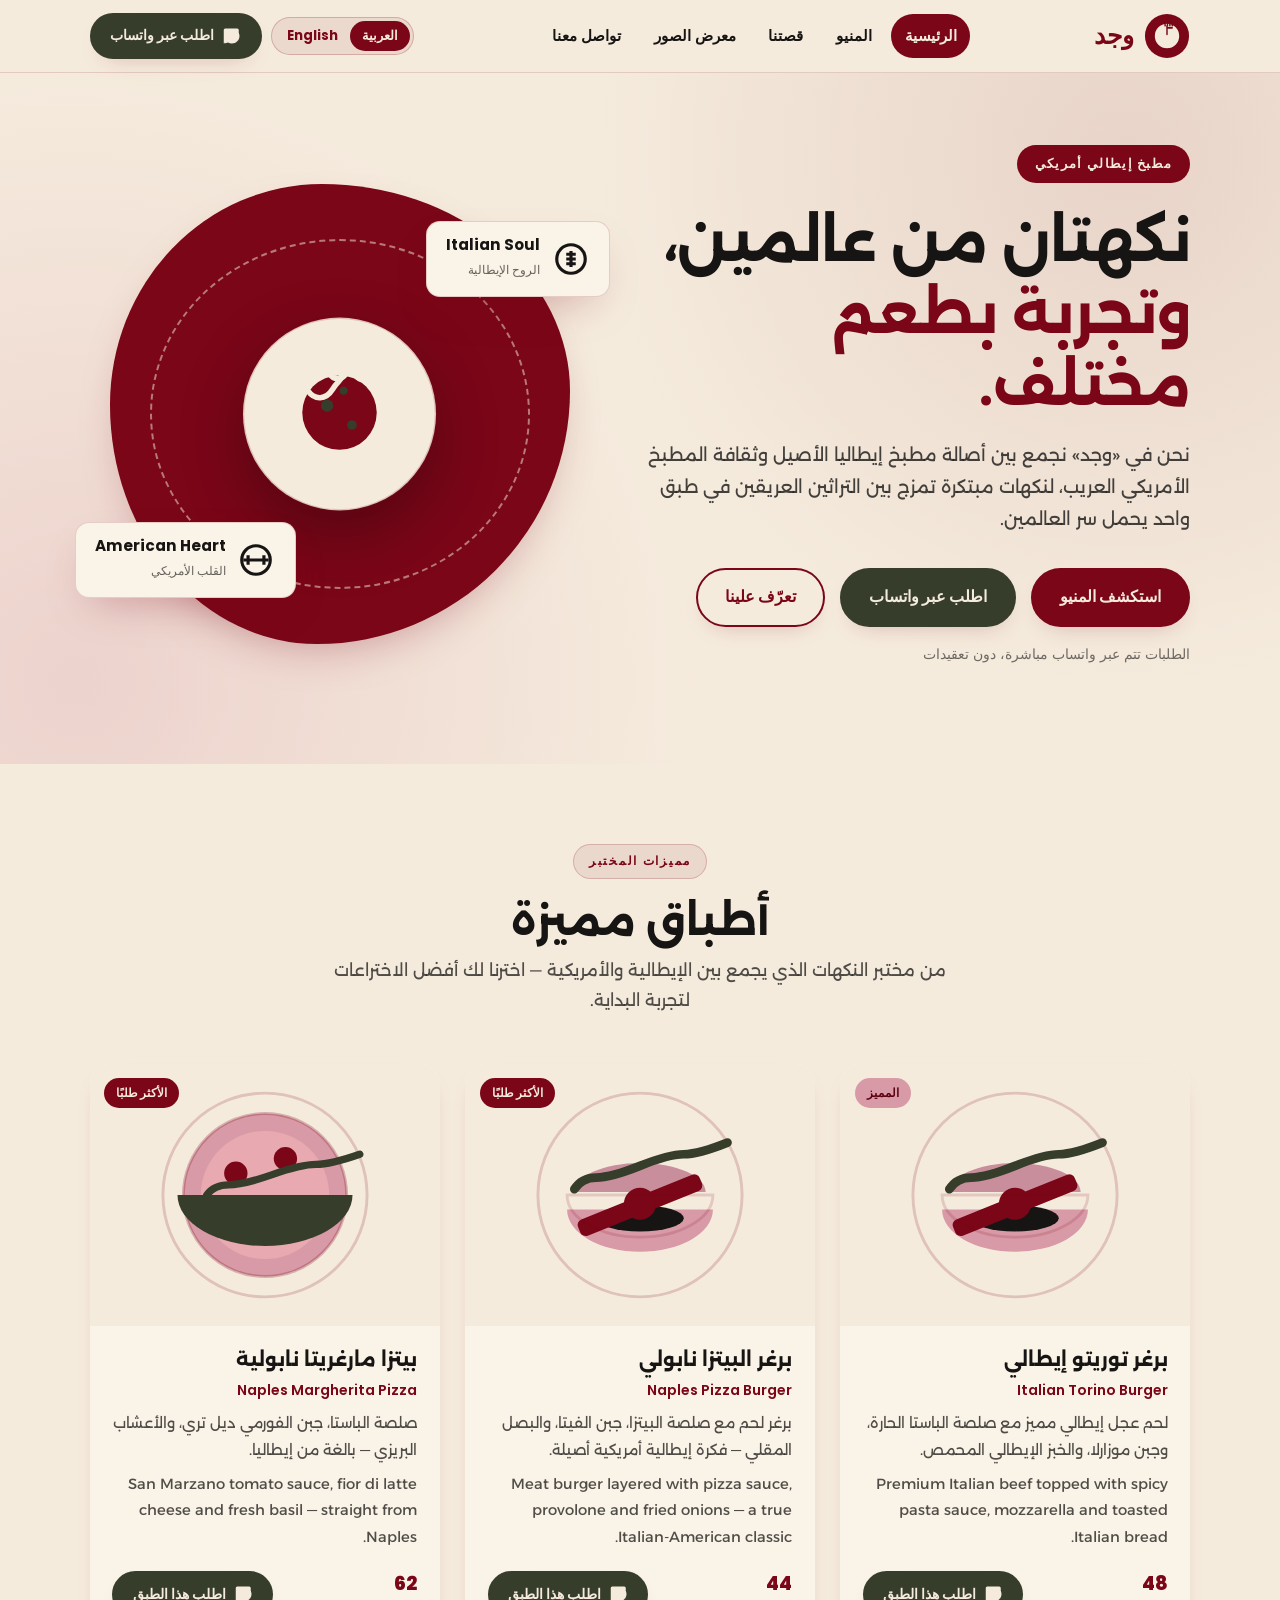
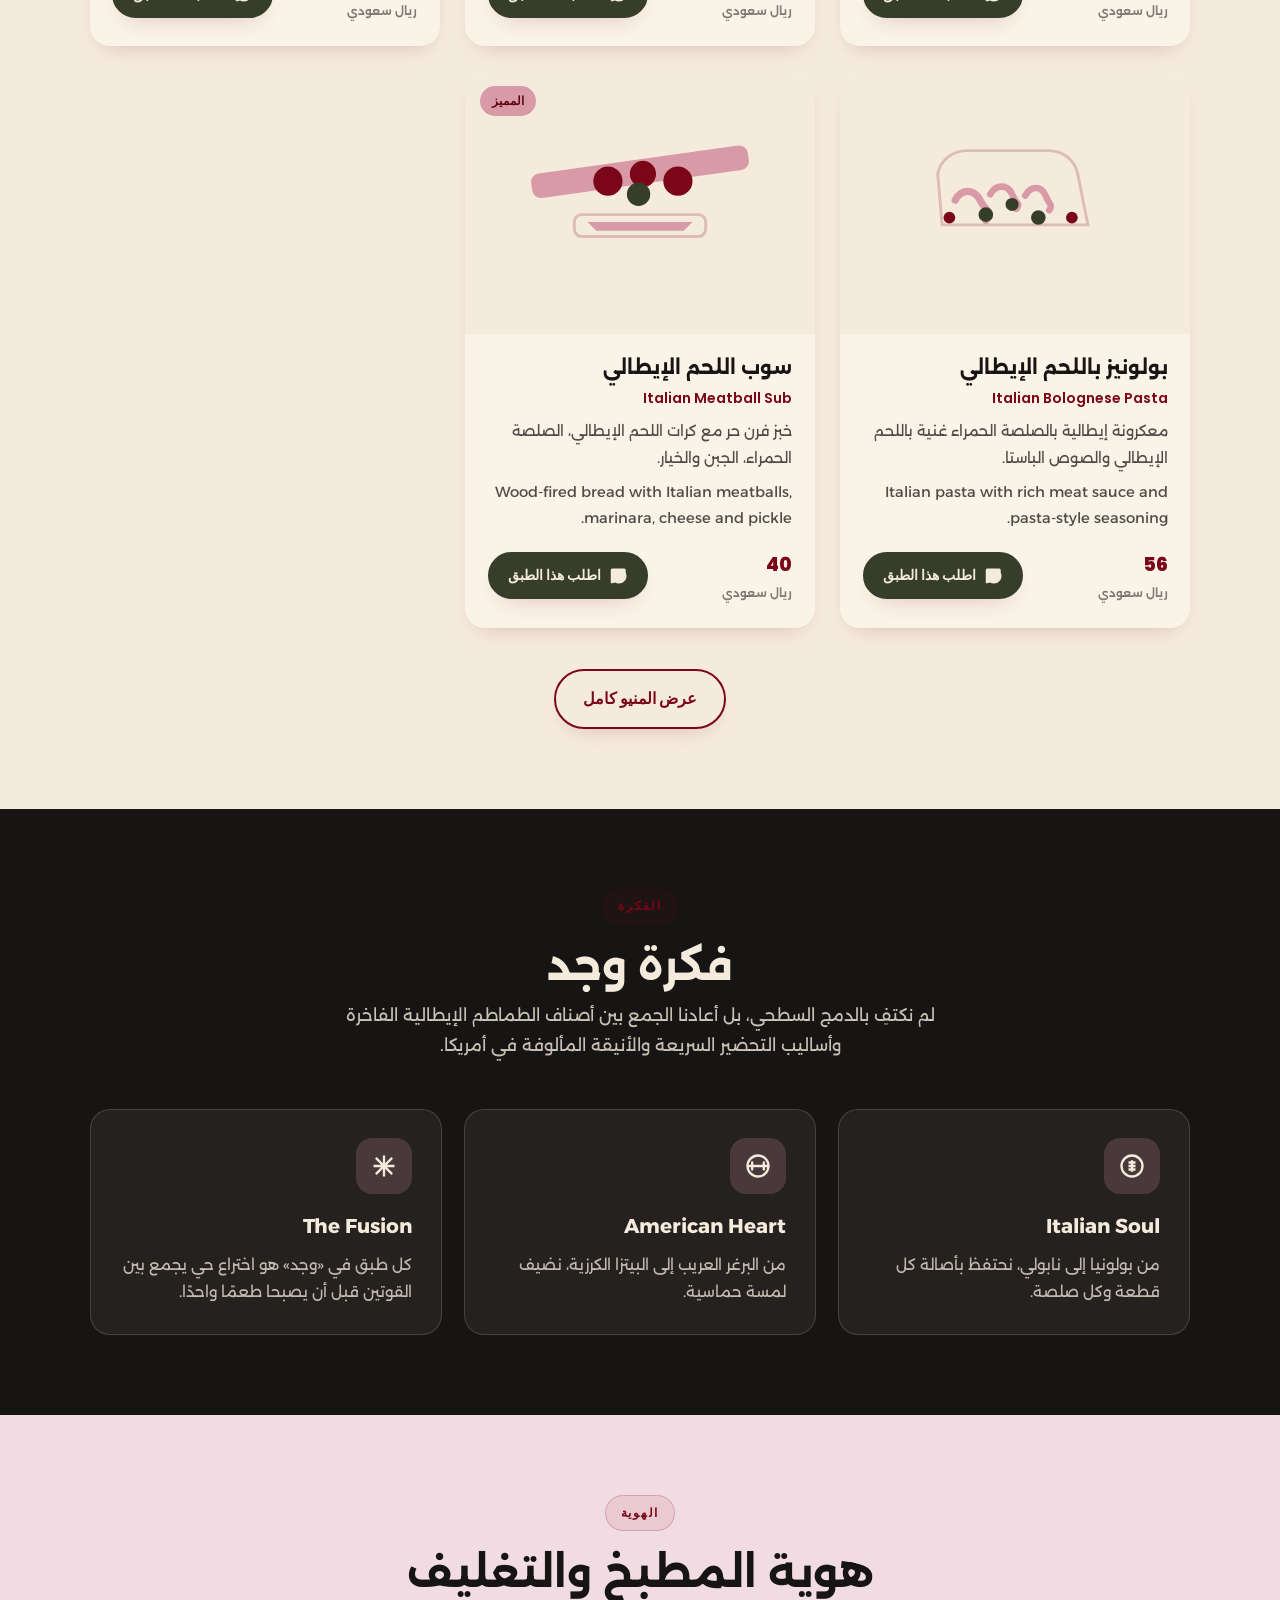
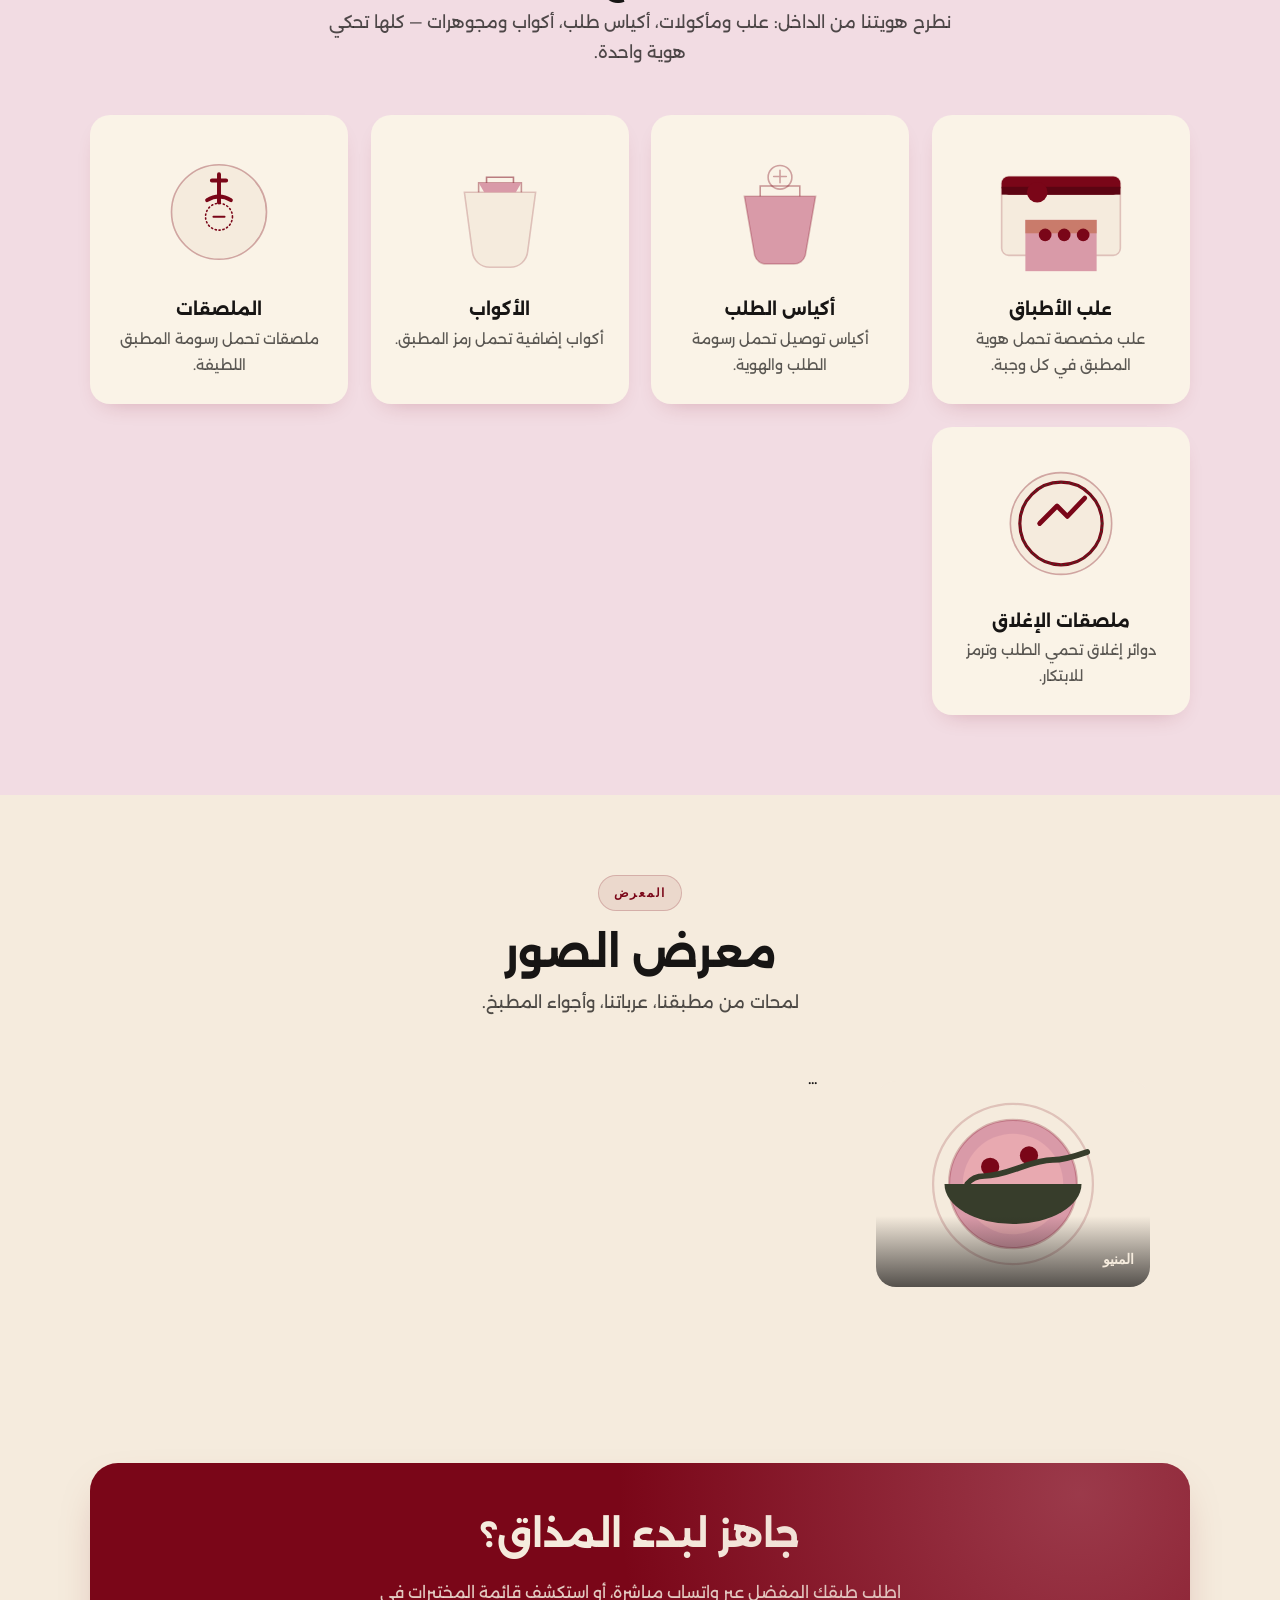
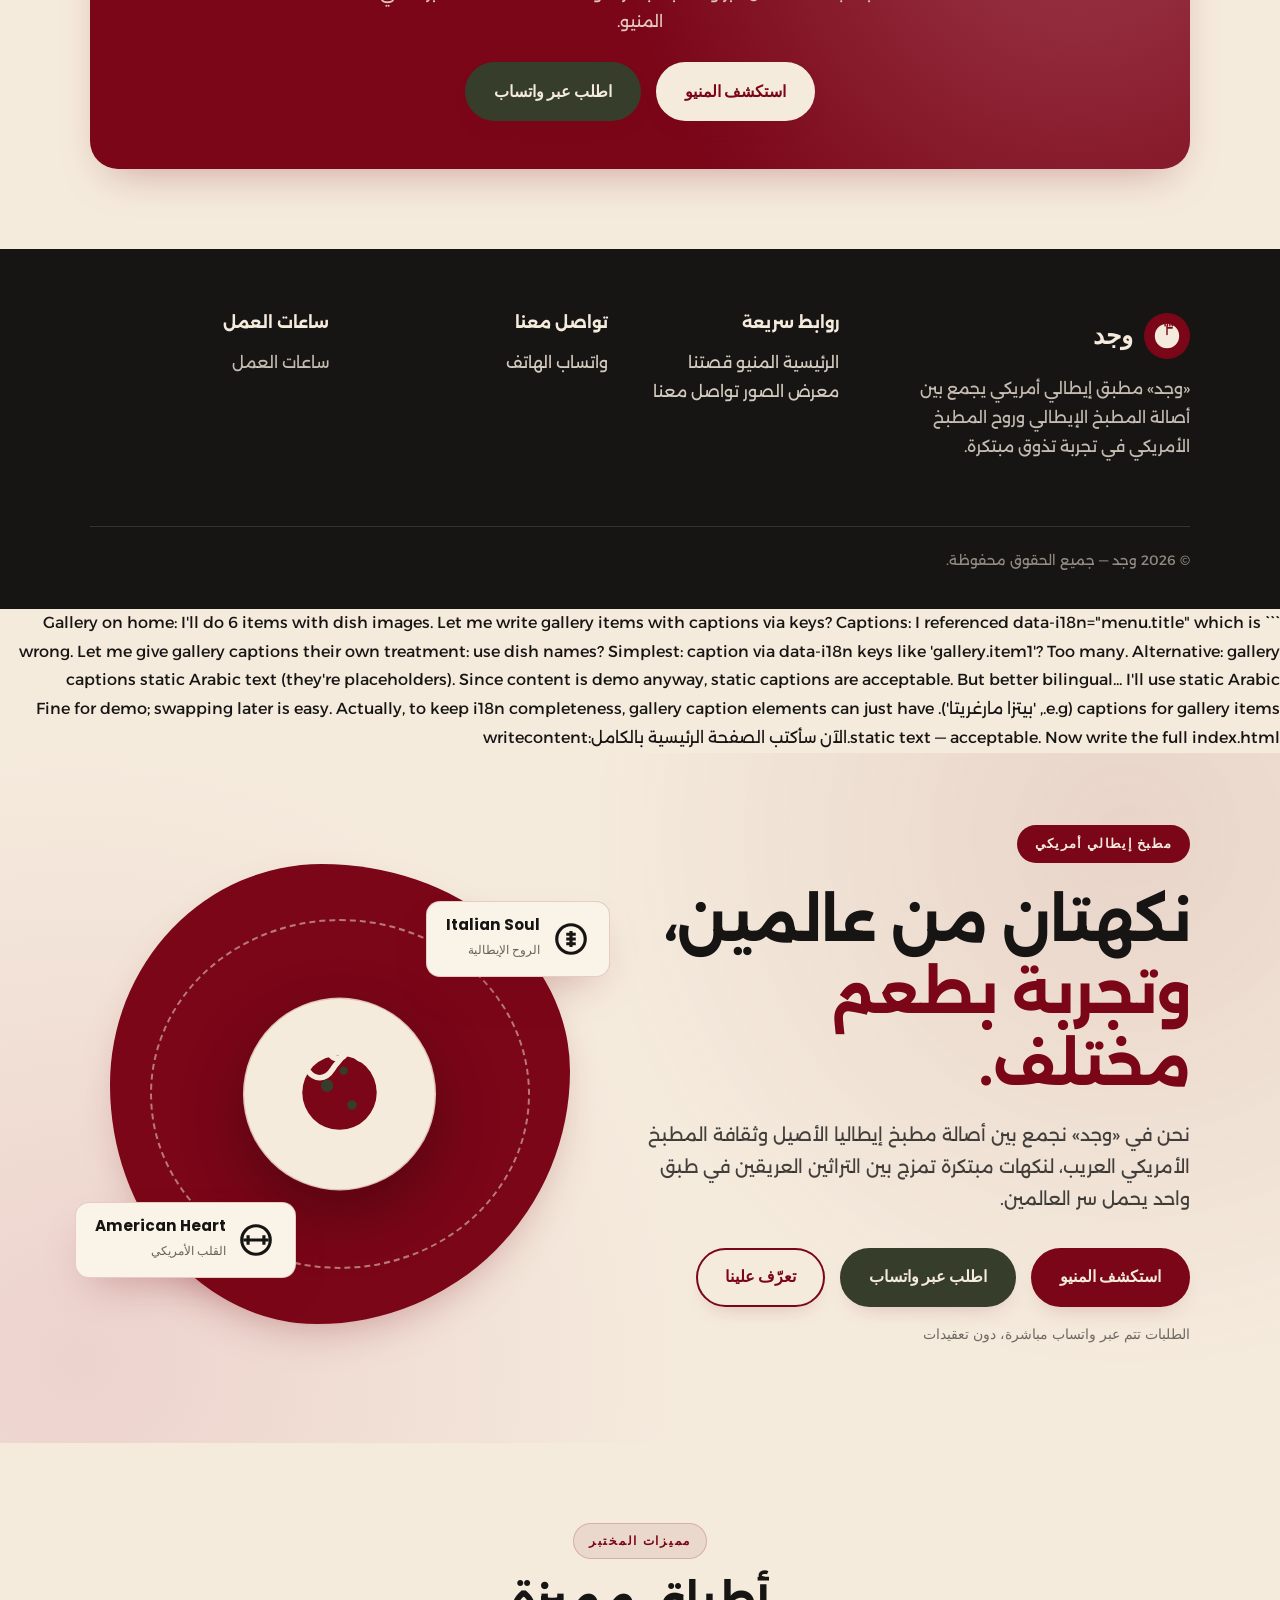
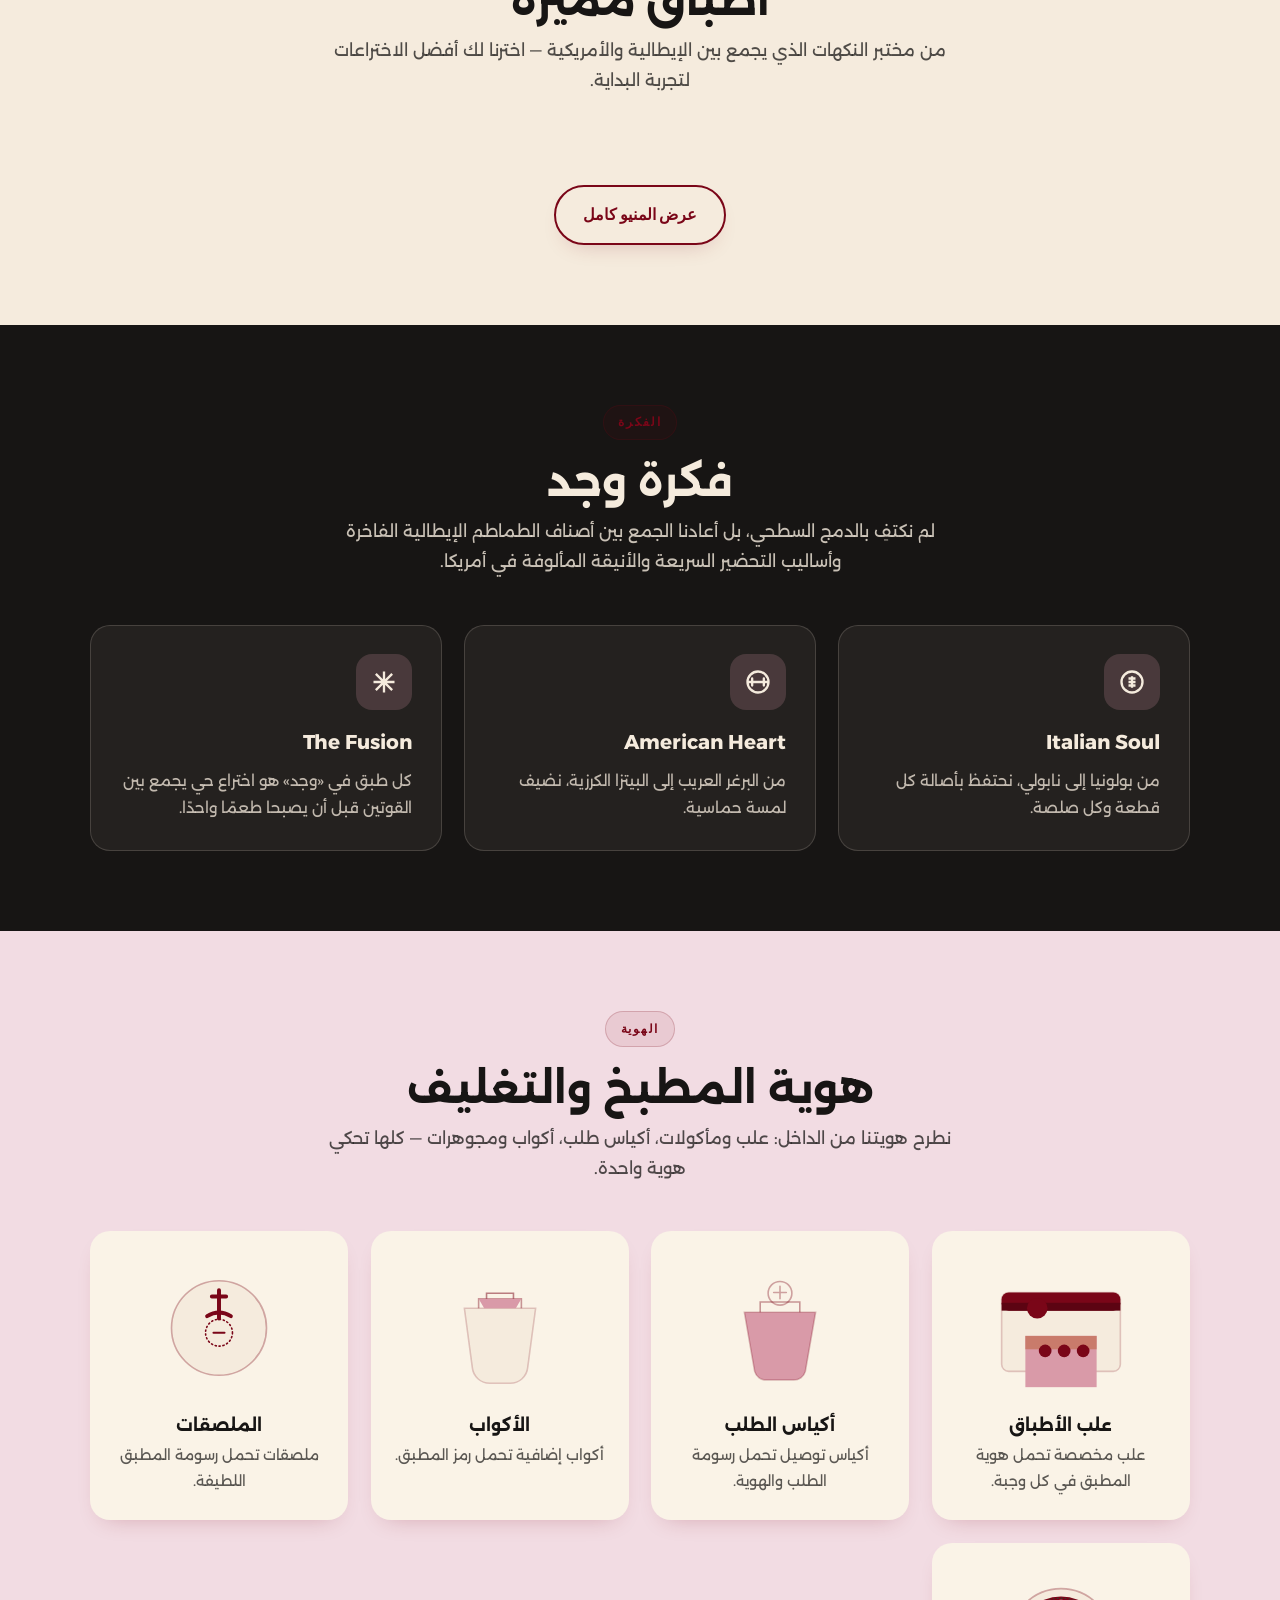
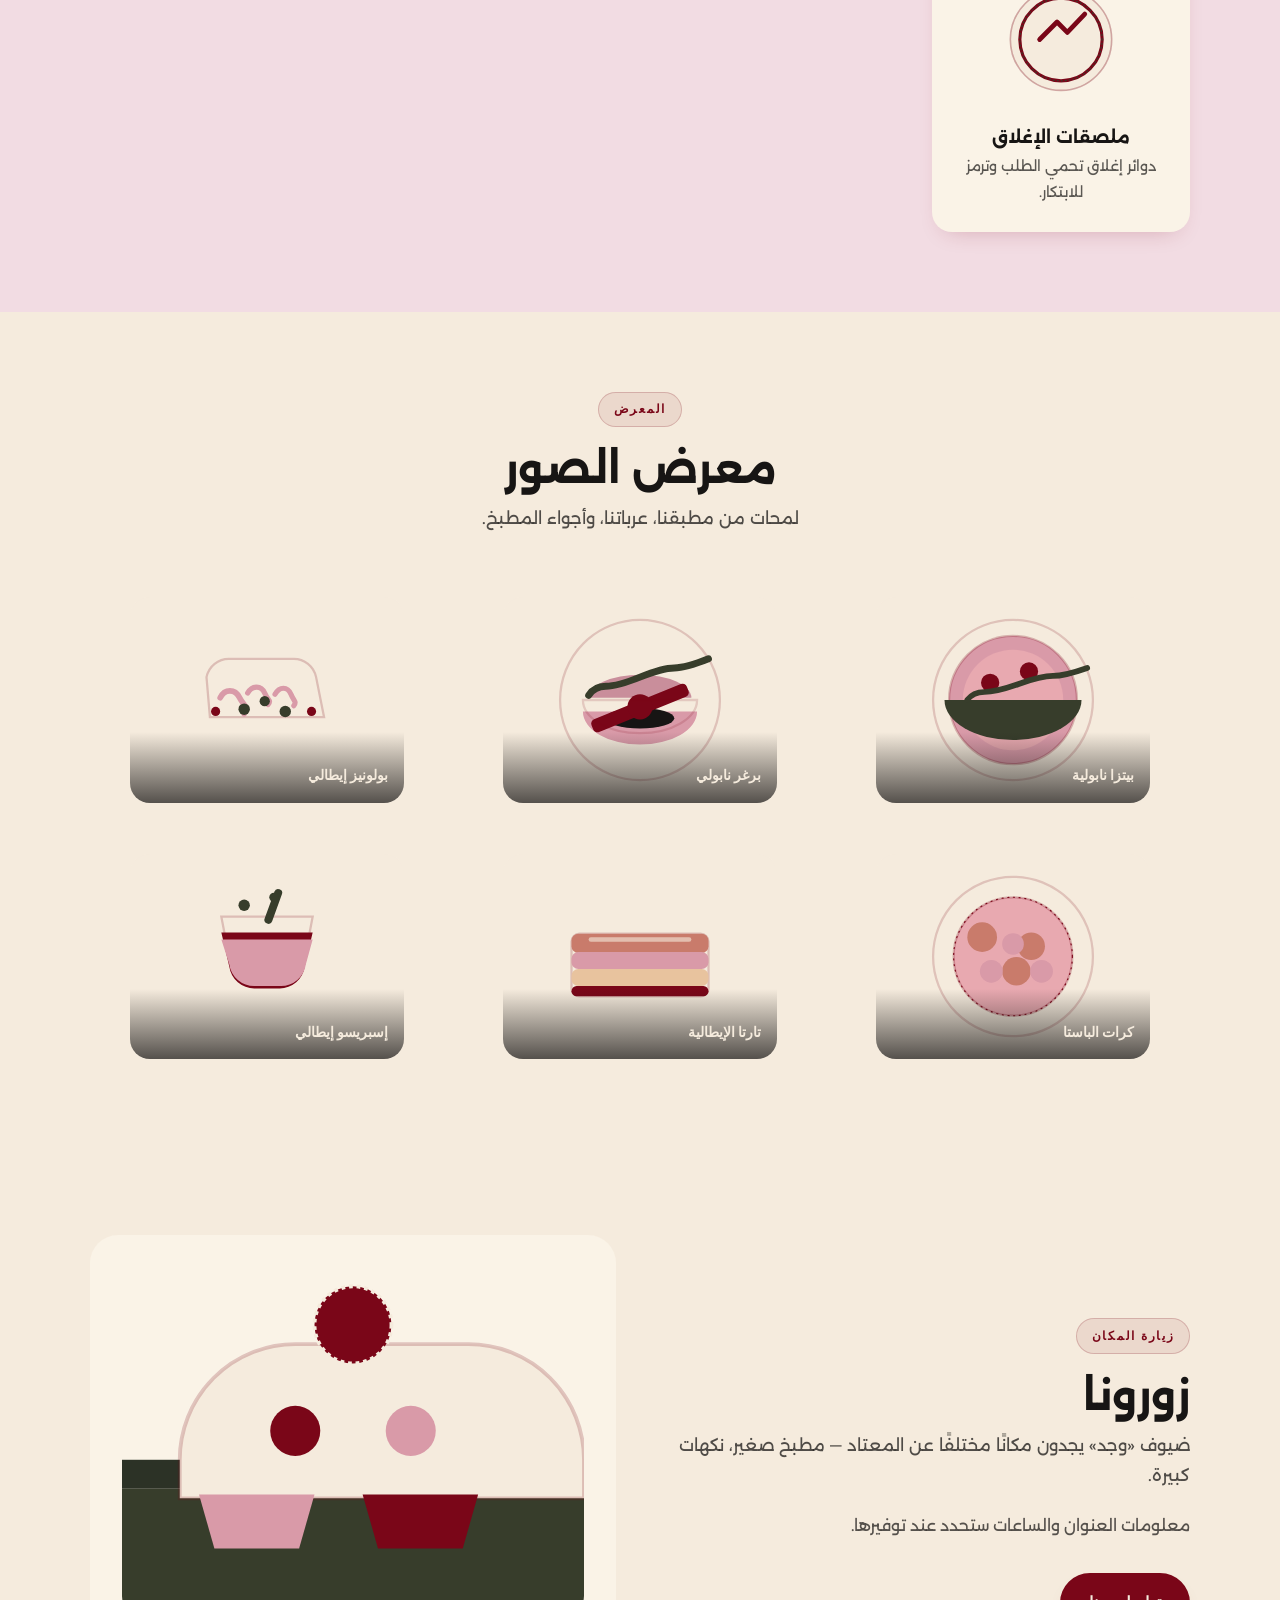
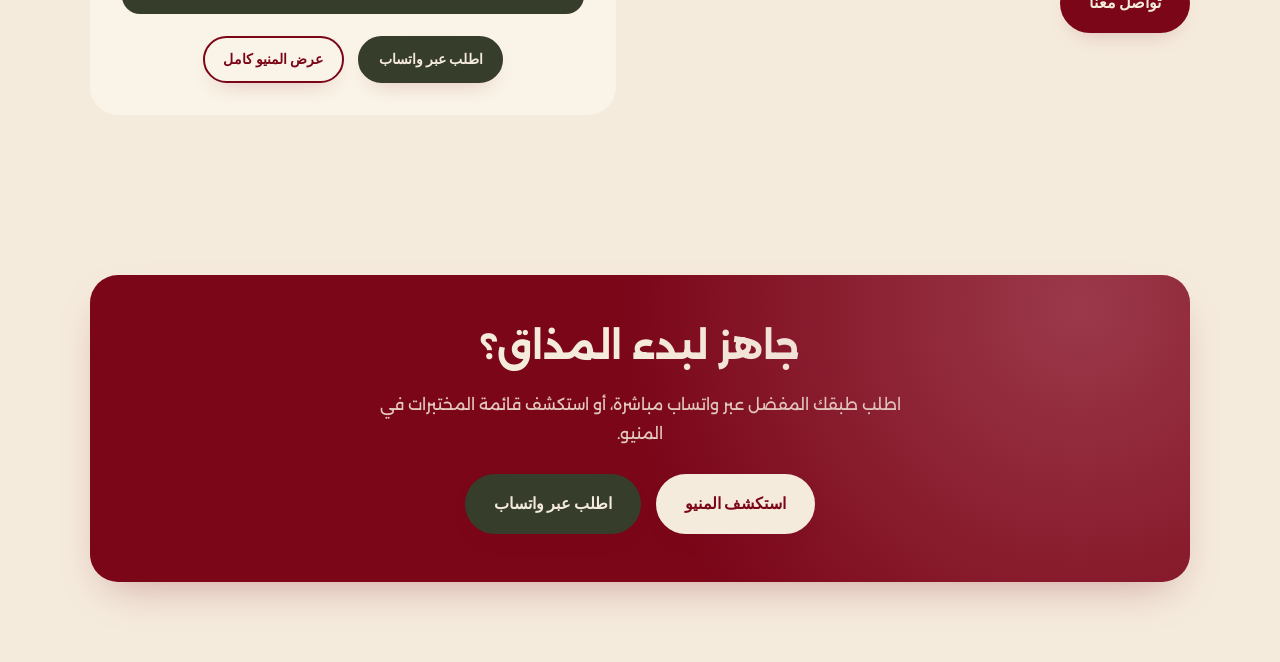
==== وجد/index.html @ 079f8d7a "نشر الموقع" ====
<!DOCTYPE html>
<html lang="ar" dir="rtl">
<head>
  <meta charset="UTF-8">
  <meta name="viewport" content="width=device-width, initial-scale=1.0">
  <title data-i18n="site.title">وجد | مطبخ إيطالي أمريكي</title>
  <meta name="description" data-i18n="site.description" content="مطبق إيطالي أمريكي يجمع بين أصالة المطبخ الإيطالي العريق وروح المطبخ الأمريكي العريب من خلال وصفات مبتكرة.">
  <meta property="og:title" content="وجد | مطبخ إيطالي أمريكي">
  <meta property="og:description" content="نكهتان من عالمين، وتجربة بطعم مختلف.">
  <meta property="og:type" content="restaurant">
  <link rel="icon" href="images/favicon.svg" type="image/svg+xml">
  <link rel="preconnect" href="https://fonts.googleapis.com">
  <link rel="preconnect" href="https://fonts.gstatic.com" crossorigin>
  <link href="https://fonts.googleapis.com/css2?family=Alexandria:wght@400;700;800&family=IBM+Plex+Sans+Arabic:wght@400;500;600&family=Poppins:wght@500;600;700;800&display=swap" rel="stylesheet">
  <link rel="stylesheet" href="css/style.css">
</head>
<body>
  <header id="siteHeader"></header>

  <main id="siteMain">
    <!-- البطل -->
    <section class="hero">
      <div class="container hero-inner">
        <div class="hero-copy">
          <span class="hero-badge" data-i18n="home.badge">مطبخ إيطالي أمريكي</span>
          <h1 class="hero-title">
            <span data-i18n="home.heroLead">نكهتان من عالمين،</span><br>
            <span class="accent" data-i18n="home.heroMain">وتجربة بطعم مختلف.</span>
          </h1>
          <p class="hero-sub" data-i18n="home.heroSub">نحن في «وجد» نجمع بين أصالة مطبخ إيطاليا الأصيل وثقافة المطبخ الأمريكي العريب، لنكهات مبتكرة تمزج بين التراثين العريقين في طبق واحد يحمل سر العالمين.</p>
          <div class="hero-cta-row">
            <a href="menu.html" class="btn" data-i18n="home.heroCtaMenu">استكشف المنيو</a>
            <a href="#" class="btn btn-whatsapp" data-wa-generic data-i18n="home.heroCtaOrder">اطلب عبر واتساب</a>
            <a href="story.html" class="btn btn-outline" data-i18n="home.heroCtaStory">تعرّف علينا</a>
          </div>
          <p class="hero-note" data-i18n="home.heroNote">الطلبات تتم عبر واتساب مباشرة، دون تعقيدات</p>
        </div>
        <div class="hero-visual" aria-hidden="true">
          <div class="hero-blob">
            <img class="hero-plate" src="images/dishes/spaghetti.svg" alt="طبق معكرونة">
          </div>
          <div class="float-card float-1">
            <svg class="fc-icon" viewBox="0 0 24 24" fill="currentColor"><circle cx="12" cy="12" r="9" fill="none" stroke="currentColor" stroke-width="2"/><path d="M12 7v10M9 9h6M9 12h6M9 15h6" stroke="currentColor" stroke-width="2"/></svg>
            <div><strong data-i18n="home.f1Title">Italian Soul</strong><small data-i18n="home.f1Tag">الروح الإيطالية</small></div>
          </div>
          <div class="float-card float-2">
            <svg class="fc-icon" viewBox="0 0 24 24" fill="currentColor"><circle cx="12" cy="12" r="9" fill="none" stroke="currentColor" stroke-width="2"/><path d="M4 12h16M7 9v6M17 9v6" stroke="currentColor" stroke-width="2"/></svg>
            <div><strong data-i18n="home.f2Title">American Heart</strong><small data-i18n="home.f2Tag">القلب الأمريكي</small></div>
          </div>
        </div>
      </div>
    </section>

    <!-- الأطباق المميزة -->
    <section class="section">
      <div class="container">
        <div class="section-head">
          <span class="section-eyebrow" data-i18n="home.featuredEyebrow">مميزات المختبر</span>
          <h2 class="section-title" data-i18n="home.featuredTitle">أطباق مميزة</h2>
          <p class="section-sub" data-i18n="home.featuredSub">من مختبر النكهات الذي يجمع بين الإيطالية والأمريكية — اخترنا لك أفضل الاختراعات لتجربة البداية.</p>
        </div>
        <div class="dish-grid" id="featuredGrid"></div>
        <div class="text-center" style="margin-top: 2.6rem;">
          <a href="menu.html" class="btn btn-outline" data-i18n="home.viewMenu">عرض المنيو كامل</a>
        </div>
      </div>
    </section>

    <!-- فكرة المزيج -->
    <section class="section section-dark">
      <div class="container">
        <div class="section-head">
          <span class="section-eyebrow" data-i18n="home.fusionEyebrow">الفكرة</span>
          <h2 class="section-title" data-i18n="home.fusionTitle">فكرة وجد</h2>
          <p class="section-sub" data-i18n="home.fusionSub">لم نكتفِ بالدمج السطحي، بل أعادنا الجمع بين أصناف الطماطم الإيطالية الفاخرة وأساليب التحضير السريعة والأنيقة المألوفة في أمريكا.</p>
        </div>
        <div class="fusion-grid">
          <div class="fusion-card">
            <div class="fusion-icon">
              <svg viewBox="0 0 24 24" fill="none" stroke="currentColor" stroke-width="2"><circle cx="12" cy="12" r="9"/><path d="M12 7v10M9 9h6M9 12h6M9 15h6"/></svg>
            </div>
            <h3 data-i18n="home.f1Title">Italian Soul</h3>
            <p data-i18n="home.f1Text">من بولونيا إلى نابولي، نحتفظ بأصالة كل قطعة وكل صلصة.</p>
          </div>
          <div class="fusion-card">
            <div class="fusion-icon">
              <svg viewBox="0 0 24 24" fill="none" stroke="currentColor" stroke-width="2"><circle cx="12" cy="12" r="9"/><path d="M4 12h16M7 9v6M17 9v6" stroke-linecap="round"/></svg>
            </div>
            <h3 data-i18n="home.f2Title">American Heart</h3>
            <p data-i18n="home.f2Text">من البرغر العريب إلى البيتزا الكرزية، نضيف لمسة حماسية.</p>
          </div>
          <div class="fusion-card">
            <div class="fusion-icon">
              <svg viewBox="0 0 24 24" fill="none" stroke="currentColor" stroke-width="2"><path d="M12 3v18M3 12h18M5 5l14 14M19 5L5 19"/></svg>
            </div>
            <h3 data-i18n="home.f3Title">The Fusion</h3>
            <p data-i18n="home.f3Text">كل طبق في «وجد» هو اختراع حي يجمع بين القوتين قبل أن يصبحا طعمًا واحدًا.</p>
          </div>
        </div>
      </div>
    </section>

    <!-- الهوية والتغليف -->
    <section class="section section-alt">
      <div class="container">
        <div class="section-head">
          <span class="section-eyebrow" data-i18n="home.identityEyebrow">الهوية</span>
          <h2 class="section-title" data-i18n="home.identityTitle">هوية المطبخ والتغليف</h2>
          <p class="section-sub" data-i18n="home.identitySub">نطرح هويتنا من الداخل: علب ومأكولات، أكياس طلب، أكواب ومجوهرات — كلها تحكي هوية واحدة.</p>
        </div>
        <div class="pkg-grid">
          <div class="pkg-card">
            <img src="images/packaging/box.svg" alt="">
            <h3 data-i18n="pkg.box">علب الأطباق</h3>
            <p data-i18n="pkg.boxDesc">علب مخصصة تحمل هوية المطبق في كل وجبة.</p>
          </div>
          <div class="pkg-card">
            <img src="images/packaging/bag.svg" alt="">
            <h3 data-i18n="pkg.bag">أكياس الطلب</h3>
            <p data-i18n="pkg.bagDesc">أكياس توصيل تحمل رسومة الطلب والهوية.</p>
          </div>
          <div class="pkg-card">
            <img src="images/packaging/cup.svg" alt="">
            <h3 data-i18n="pkg.cup">الأكواب</h3>
            <p data-i18n="pkg.cupDesc">أكواب إضافية تحمل رمز المطبق.</p>
          </div>
          <div class="pkg-card">
            <img src="images/packaging/sticker.svg" alt="">
            <h3 data-i18n="pkg.sticker">الملصقات</h3>
            <p data-i18n="pkg.stickerDesc">ملصقات تحمل رسومة المطبق اللطيفة.</p>
          </div>
          <div class="pkg-card">
            <img src="images/packaging/closing.svg" alt="">
            <h3 data-i18n="pkg.closing">ملصقات الإغلاق</h3>
            <p data-i18n="pkg.closingDesc">دوائر إغلاق تحمي الطلب وترمز للابتكار.</p>
          </div>
        </div>
      </div>
    </section>

    <!-- معرض صور -->
    <section class="section">
      <div class="container">
        <div class="section-head">
          <span class="section-eyebrow" data-i18n="home.galleryEyebrow">المعرض</span>
          <h2 class="section-title" data-i18n="home.galleryTitle">معرض الصور</h2>
          <p class="section-sub">لمحات من مطبقنا، عرباتنا، وأجواء المطبخ.</p>
        </div>
        <div class="gallery-grid">
          <figure class="gallery-item"><img src="images/dishes/pizza.svg" alt="بيتزا"><figcaption class="gallery-caption" data-i18n="menu.title">بيتزا</figcaption></figure>
          ...
        </div>
      </div>
    </section>

    <!-- الدعوة -->
    <section class="section">
      <div class="container">
        <div class="cta-banner">
          <h2 data-i18n="home.ctaTitle">جاهز لبدء المذاق؟</h2>
          <p data-i18n="home.ctaSub">اطلب طبقك المفضل عبر واتساب مباشرة، أو استكشف قائمة المختبرات في المنيو.</p>
          <div class="cta-actions">
            <a href="menu.html" class="btn btn-cream" data-i18n="home.heroCtaMenu">استكشف المنيو</a>
            <a href="#" class="btn btn-whatsapp" data-wa-generic data-i18n="home.heroCtaOrder">اطلب عبر واتساب</a>
          </div>
        </div>
      </div>
    </section>
  </main>

  <footer id="siteFooter"></footer>

  <script src="js/config.js"></script>
  <script src="js/data.js"></script>
  <script src="js/i18n.js"></script>
  <script src="js/app.js"></script>
</body>
</html>
```

Gallery on home: I'll do 6 items with dish images. Let me write gallery items with captions via keys? Captions: I referenced data-i18n="menu.title" which is wrong. Let me give gallery captions their own treatment: use dish names? Simplest: caption via data-i18n keys like 'gallery.item1'? Too many.

Alternative: gallery captions static Arabic text (they're placeholders). Since content is demo anyway, static captions are acceptable. But better bilingual... I'll use static Arabic captions for gallery items (e.g., 'بيتزا مارغريتا'). Fine for demo; swapping later is easy.

Actually, to keep i18n completeness, gallery caption elements can just have static text — acceptable.

Now write the full index.html.</think>الآن سأكتب الصفحة الرئيسية بالكامل:<tool_call>write<arg_key>content</arg_key><arg_value><!DOCTYPE html>
<html lang="ar" dir="rtl">
<head>
  <meta charset="UTF-8">
  <meta name="viewport" content="width=device-width, initial-scale=1.0">
  <title data-i18n="site.title">وجد | مطبخ إيطالي أمريكي</title>
  <meta name="description" data-i18n="site.description" content="مطبق إيطالي أمريكي يجمع بين أصالة المطبخ الإيطالي العريق وروح المطبخ الأمريكي العريب من خلال وصفات مبتكرة.">
  <meta property="og:title" content="وجد | مطبخ إيطالي أمريكي">
  <meta property="og:description" content="نكهتان من عالمين، وتجربة بطعم مختلف.">
  <meta property="og:type" content="restaurant">
  <link rel="icon" href="images/favicon.svg" type="image/svg+xml">
  <link rel="preconnect" href="https://fonts.googleapis.com">
  <link rel="preconnect" href="https://fonts.gstatic.com" crossorigin>
  <link href="https://fonts.googleapis.com/css2?family=Alexandria:wght@400;700;800&family=IBM+Plex+Sans+Arabic:wght@400;500;600&family=Poppins:wght@500;600;700;800&display=swap" rel="stylesheet">
  <link rel="stylesheet" href="css/style.css">
</head>
<body>
  <header id="siteHeader"></header>

  <main id="siteMain">
    <!-- البطل -->
    <section class="hero">
      <div class="container hero-inner">
        <div class="hero-copy">
          <span class="hero-badge" data-i18n="home.badge">مطبخ إيطالي أمريكي</span>
          <h1 class="hero-title">
            <span data-i18n="home.heroLead">نكهتان من عالمين،</span><br>
            <span class="accent" data-i18n="home.heroMain">وتجربة بطعم مختلف.</span>
          </h1>
          <p class="hero-sub" data-i18n="home.heroSub">نحن في «وجد» نجمع بين أصالة مطبخ إيطاليا الأصيل وثقافة المطبخ الأمريكي العريب، لنكهات مبتكرة تمزج بين التراثين العريقين في طبق واحد يحمل سر العالمين.</p>
          <div class="hero-cta-row">
            <a href="menu.html" class="btn" data-i18n="home.heroCtaMenu">استكشف المنيو</a>
            <a href="#" class="btn btn-whatsapp" data-wa-generic data-i18n="home.heroCtaOrder">اطلب عبر واتساب</a>
            <a href="story.html" class="btn btn-outline" data-i18n="home.heroCtaStory">تعرّف علينا</a>
          </div>
          <p class="hero-note" data-i18n="home.heroNote">الطلبات تتم عبر واتساب مباشرة، دون تعقيدات</p>
        </div>
        <div class="hero-visual" aria-hidden="true">
          <div class="hero-blob">
            <img class="hero-plate" src="images/dishes/spaghetti.svg" alt="طبق معكرونة">
          </div>
          <div class="float-card float-1">
            <svg class="fc-icon" viewBox="0 0 24 24" fill="currentColor"><circle cx="12" cy="12" r="9" fill="none" stroke="currentColor" stroke-width="2"/><path d="M12 7v10M9 9h6M9 12h6M9 15h6" stroke="currentColor" stroke-width="2"/></svg>
            <div><strong data-i18n="home.f1Title">Italian Soul</strong><small data-i18n="home.f1Tag">الروح الإيطالية</small></div>
          </div>
          <div class="float-card float-2">
            <svg class="fc-icon" viewBox="0 0 24 24" fill="currentColor"><circle cx="12" cy="12" r="9" fill="none" stroke="currentColor" stroke-width="2"/><path d="M4 12h16M7 9v6M17 9v6" stroke="currentColor" stroke-width="2"/></svg>
            <div><strong data-i18n="home.f2Title">American Heart</strong><small data-i18n="home.f2Tag">القلب الأمريكي</small></div>
          </div>
        </div>
      </div>
    </section>

    <!-- الأطباق المميزة -->
    <section class="section">
      <div class="container">
        <div class="section-head">
          <span class="section-eyebrow" data-i18n="home.featuredEyebrow">مميزات المختبر</span>
          <h2 class="section-title" data-i18n="home.featuredTitle">أطباق مميزة</h2>
          <p class="section-sub" data-i18n="home.featuredSub">من مختبر النكهات الذي يجمع بين الإيطالية والأمريكية — اخترنا لك أفضل الاختراعات لتجربة البداية.</p>
        </div>
        <div class="dish-grid" id="featuredGrid"></div>
        <div class="text-center" style="margin-top: 2.6rem;">
          <a href="menu.html" class="btn btn-outline" data-i18n="home.viewMenu">عرض المنيو كامل</a>
        </div>
      </div>
    </section>

    <!-- فكرة المزيج -->
    <section class="section section-dark">
      <div class="container">
        <div class="section-head">
          <span class="section-eyebrow" data-i18n="home.fusionEyebrow">الفكرة</span>
          <h2 class="section-title" data-i18n="home.fusionTitle">فكرة وجد</h2>
          <p class="section-sub" data-i18n="home.fusionSub">لم نكتفِ بالدمج السطحي، بل أعادنا الجمع بين أصناف الطماطم الإيطالية الفاخرة وأساليب التحضير السريعة والأنيقة المألوفة في أمريكا.</p>
        </div>
        <div class="fusion-grid">
          <div class="fusion-card">
            <div class="fusion-icon">
              <svg viewBox="0 0 24 24" fill="none" stroke="currentColor" stroke-width="2"><circle cx="12" cy="12" r="9"/><path d="M12 7v10M9 9h6M9 12h6M9 15h6"/></svg>
            </div>
            <h3 data-i18n="home.f1Title">Italian Soul</h3>
            <p data-i18n="home.f1Text">من بولونيا إلى نابولي، نحتفظ بأصالة كل قطعة وكل صلصة.</p>
          </div>
          <div class="fusion-card">
            <div class="fusion-icon">
              <svg viewBox="0 0 24 24" fill="none" stroke="currentColor" stroke-width="2"><circle cx="12" cy="12" r="9"/><path d="M4 12h16M7 9v6M17 9v6" stroke-linecap="round"/></svg>
            </div>
            <h3 data-i18n="home.f2Title">American Heart</h3>
            <p data-i18n="home.f2Text">من البرغر العريب إلى البيتزا الكرزية، نضيف لمسة حماسية.</p>
          </div>
          <div class="fusion-card">
            <div class="fusion-icon">
              <svg viewBox="0 0 24 24" fill="none" stroke="currentColor" stroke-width="2"><path d="M12 3v18M3 12h18M5 5l14 14M19 5L5 19"/></svg>
            </div>
            <h3 data-i18n="home.f3Title">The Fusion</h3>
            <p data-i18n="home.f3Text">كل طبق في «وجد» هو اختراع حي يجمع بين القوتين قبل أن يصبحا طعمًا واحدًا.</p>
          </div>
        </div>
      </div>
    </section>

    <!-- الهوية والتغليف -->
    <section class="section section-alt">
      <div class="container">
        <div class="section-head">
          <span class="section-eyebrow" data-i18n="home.identityEyebrow">الهوية</span>
          <h2 class="section-title" data-i18n="home.identityTitle">هوية المطبخ والتغليف</h2>
          <p class="section-sub" data-i18n="home.identitySub">نطرح هويتنا من الداخل: علب ومأكولات، أكياس طلب، أكواب ومجوهرات — كلها تحكي هوية واحدة.</p>
        </div>
        <div class="pkg-grid">
          <div class="pkg-card">
            <img src="images/packaging/box.svg" alt="">
            <h3 data-i18n="pkg.box">علب الأطباق</h3>
            <p data-i18n="pkg.boxDesc">علب مخصصة تحمل هوية المطبق في كل وجبة.</p>
          </div>
          <div class="pkg-card">
            <img src="images/packaging/bag.svg" alt="">
            <h3 data-i18n="pkg.bag">أكياس الطلب</h3>
            <p data-i18n="pkg.bagDesc">أكياس توصيل تحمل رسومة الطلب والهوية.</p>
          </div>
          <div class="pkg-card">
            <img src="images/packaging/cup.svg" alt="">
            <h3 data-i18n="pkg.cup">الأكواب</h3>
            <p data-i18n="pkg.cupDesc">أكواب إضافية تحمل رمز المطبق.</p>
          </div>
          <div class="pkg-card">
            <img src="images/packaging/sticker.svg" alt="">
            <h3 data-i18n="pkg.sticker">الملصقات</h3>
            <p data-i18n="pkg.stickerDesc">ملصقات تحمل رسومة المطبق اللطيفة.</p>
          </div>
          <div class="pkg-card">
            <img src="images/packaging/closing.svg" alt="">
            <h3 data-i18n="pkg.closing">ملصقات الإغلاق</h3>
            <p data-i18n="pkg.closingDesc">دوائر إغلاق تحمي الطلب وترمز للابتكار.</p>
          </div>
        </div>
      </div>
    </section>

    <!-- معرض صور -->
    <section class="section">
      <div class="container">
        <div class="section-head">
          <span class="section-eyebrow" data-i18n="home.galleryEyebrow">المعرض</span>
          <h2 class="section-title" data-i18n="home.galleryTitle">معرض الصور</h2>
          <p class="section-sub">لمحات من مطبقنا، عرباتنا، وأجواء المطبخ.</p>
        </div>
        <div class="gallery-grid">
          <figure class="gallery-item"><img src="images/dishes/pizza.svg" alt=""><figcaption class="gallery-caption">بيتزا نابولية</figcaption></figure>
          <figure class="gallery-item"><img src="images/dishes/burger.svg" alt=""><figcaption class="gallery-caption">برغر نابولي</figcaption></figure>
          <figure class="gallery-item"><img src="images/dishes/pasta.svg" alt=""><figcaption class="gallery-caption">بولونيز إيطالي</figcaption></figure>
          <figure class="gallery-item"><img src="images/dishes/arancini.svg" alt=""><figcaption class="gallery-caption">كرات الباستا</figcaption></figure>
          <figure class="gallery-item"><img src="images/dishes/tiramisu.svg" alt=""><figcaption class="gallery-caption">تارتا الإيطالية</figcaption></figure>
          <figure class="gallery-item"><img src="images/dishes/drink.svg" alt=""><figcaption class="gallery-caption">إسبريسو إيطالي</figcaption></figure>
        </div>
      </div>
    </section>

    <!-- التواصل والزيارة -->
    <section class="section">
      <div class="container">
        <div class="split-2">
          <div>
            <span class="section-eyebrow" data-i18n="home.visitEyebrow">زيارة المكان</span>
            <h2 class="section-title" data-i18n="home.visitTitle">زورونا</h2>
            <p class="section-sub" style="margin-bottom: 1.4rem;" data-i18n="home.visitSub">ضيوف «وجد» يجدون مكانًا مختلفًا عن المعتاد — مطبخ صغير، نكهات كبيرة.</p>
            <p class="muted">معلومات العنوان والساعات ستحدد عند توفيرها.</p>
            <a href="contact.html" class="btn" data-i18n="nav.contact" style="margin-top: 1rem;">تواصل معنا</a>
          </div>
          <div style="background: var(--cream-soft); border: 1px solid var(--border); border-radius: 28px; padding: 2rem;">
            <img src="images/interior.svg" alt="" style="width: 100%; border-radius: 18px;">
            <div class="cta-actions" style="margin-top: 1.4rem;">
              <a href="#" class="btn btn-whatsapp btn-sm" data-wa-generic data-i18n="home.heroCtaOrder">اطلب عبر واتساب</a>
              <a href="menu.html" class="btn btn-outline btn-sm" data-i18n="home.viewMenu">عرض المنيو كامل</a>
            </div>
          </div>
        </div>
      </div>
    </section>

    <!-- الدعوة للطلب -->
    <section class="section">
      <div class="container">
        <div class="cta-banner">
          <h2 data-i18n="home.ctaTitle">جاهز لبدء المذاق؟</h2>
          <p data-i18n="home.ctaSub">اطلب طبقك المفضل عبر واتساب مباشرة، أو استكشف قائمة المختبرات في المنيو.</p>
          <div class="cta-actions">
            <a href="menu.html" class="btn btn-cream" data-i18n="home.heroCtaMenu">استكشف المنيو</a>
            <a href="#" class="btn btn-whatsapp" data-wa-generic data-i18n="home.heroCtaOrder">اطلب عبر واتساب</a>
          </div>
        </div>
      </div>
    </section>
  </main>

  <footer id="siteFooter"></footer>

  <script src="js/config.js"></script>
  <script src="js/data.js"></script>
  <script src="js/i18n.js"></script>
  <script src="js/app.js"></script>
</body>
</html>
---- وجد/css/style.css ----
/* ============================================================
   وجد — Italian American Kitchen
   ============================================================ */
:root {
  /* الألوان المستوحاة من الهوية البصرية */
  --cream: #F5EBDD;
  --cream-soft: #FAF3E7;
  --pink: #D99AA8;
  --pink-soft: #F2DCE3;
  --burgundy: #7A0618;
  --burgundy-dark: #5C0412;
  --olive: #373D2B;
  --olive-dark: #2A2F22;
  --ink: #171514;

  /* الخطوط */
  --font-ar: 'Alexandria', 'IBM Plex Sans Arabic', 'Segoe UI', Tahoma, sans-serif;
  --font-en: 'Poppins', 'DM Sans', 'Futura', 'Segoe UI', sans-serif;

  --radius: 20px;
  --radius-sm: 14px;
  --shadow: 0 18px 45px -18px rgba(122, 6, 24, 0.35);
  --shadow-sm: 0 10px 25px -14px rgba(122, 6, 24, 0.3);
  --border: 1px solid rgba(122, 6, 24, 0.16);
}

* { box-sizing: border-box; }

html { scroll-behavior: smooth; }

body {
  margin: 0;
  font-family: var(--font-ar);
  background: var(--cream);
  color: var(--ink);
  line-height: 1.8;
  -webkit-font-smoothing: antialiased;
  overflow-x: hidden;
}

html[lang="en"] body { font-family: var(--font-en); }

img { max-width: 100%; display: block; }

h1, h2, h3, h4 { font-family: var(--font-en); line-height: 1.25; margin: 0 0 0.6em; color: var(--ink); }
html[lang="ar"] h1, html[lang="ar"] h2, html[lang="ar"] h3, html[lang="ar"] h4 { font-family: var(--font-ar); }

h1 { font-size: clamp(2rem, 5.2vw, 3.4rem); font-weight: 700; letter-spacing: -0.01em; }
h2 { font-size: clamp(1.7rem, 3.6vw, 2.5rem); font-weight: 700; }
h3 { font-size: 1.25rem; font-weight: 700; }

p { margin: 0 0 1rem; }

a { color: var(--burgundy); }

.container { max-width: 1140px; margin-inline: auto; padding-inline: 1.25rem; }
.section { padding: 5rem 0; }
.section-tight { padding: 3.5rem 0; }

.text-center { text-align: center; }
.muted { color: rgba(23, 21, 20, 0.72); }
.small { font-size: 0.9rem; }

.accent { color: var(--burgundy); }

/* ---------- أقسام عامة ---------- */
.section-head { max-width: 640px; margin: 0 auto 3rem; text-align: center; }
.section-head.left { margin-inline: 0; text-align: start; }
.section-eyebrow {
  display: inline-block;
  font-family: var(--font-en);
  font-size: 0.78rem;
  font-weight: 700;
  letter-spacing: 0.14em;
  text-transform: uppercase;
  color: var(--burgundy);
  background: rgba(122, 6, 24, 0.08);
  border: 1px solid rgba(122, 6, 24, 0.2);
  padding: 0.35rem 0.9rem;
  border-radius: 999px;
  margin-bottom: 1rem;
}
.section-title { font-size: clamp(1.8rem, 3.8vw, 2.6rem); margin-bottom: 0.5rem; }
.section-sub { color: rgba(23, 21, 20, 0.75); font-size: 1.05rem; margin: 0; }

/* ---------- الأزرار ---------- */
.btn {
  display: inline-flex;
  align-items: center;
  justify-content: center;
  gap: 0.55rem;
  padding: 0.85rem 1.7rem;
  border-radius: 999px;
  border: 2px solid var(--burgundy);
  background: var(--burgundy);
  color: var(--cream);
  font-family: var(--font-en);
  font-size: 0.98rem;
  font-weight: 700;
  text-decoration: none;
  cursor: pointer;
  transition: transform 0.18s ease, box-shadow 0.18s ease, background 0.18s ease, color 0.18s ease;
  box-shadow: var(--shadow-sm);
  white-space: nowrap;
}
.btn:hover { background: var(--burgundy-dark); border-color: var(--burgundy-dark); transform: translateY(-2px); }
.btn:focus-visible { outline: 3px solid rgba(217, 154, 168, 0.8); outline-offset: 2px; }

.btn-outline { background: transparent; color: var(--burgundy); }
.btn-outline:hover { background: var(--burgundy); color: var(--cream); }

.btn-cream { background: var(--cream); border-color: var(--cream); color: var(--burgundy); }
.btn-cream:hover { background: var(--cream-soft); border-color: var(--cream-soft); color: var(--burgundy-dark); }

.btn-whatsapp { background: var(--olive); border-color: var(--olive); }
.btn-whatsapp:hover { background: var(--olive-dark); border-color: var(--olive-dark); }

.btn-sm { padding: 0.55rem 1.15rem; font-size: 0.88rem; }
.btn-lg { padding: 1.05rem 2.2rem; font-size: 1.05rem; }
.btn-block { width: 100%; }

/* ---------- الهيدر ---------- */
.site-header {
  position: sticky;
  top: 0;
  z-index: 200;
  background: rgba(245, 235, 221, 0.92);
  backdrop-filter: blur(12px);
  -webkit-backdrop-filter: blur(12px);
  border-bottom: 1px solid rgba(122, 6, 24, 0.14);
}
.header-inner { display: flex; align-items: center; gap: 1rem; padding-block: 0.7rem; min-height: 72px; }

.brand { display: inline-flex; align-items: center; gap: 0.6rem; text-decoration: none; color: var(--ink); margin-inline-end: auto; }
.brand-mark { width: 46px; height: 46px; flex: none; }
.brand-text { font-family: var(--font-en); font-weight: 800; font-size: 1.55rem; color: var(--burgundy); line-height: 1; }

.main-nav { display: flex; align-items: center; gap: 0.35rem; }
.nav-link {
  text-decoration: none;
  color: var(--ink);
  font-family: var(--font-en);
  font-weight: 600;
  font-size: 0.95rem;
  padding: 0.5rem 0.85rem;
  border-radius: 999px;
  transition: background 0.18s ease, color 0.18s ease;
}
.nav-link:hover { background: rgba(122, 6, 24, 0.08); color: var(--burgundy); }
.nav-link.active { background: var(--burgundy); color: var(--cream); }

.header-actions { display: flex; align-items: center; gap: 0.6rem; margin-inline-start: auto; }
.lang-switch {
  display: inline-flex;
  background: rgba(122, 6, 24, 0.08);
  border: 1px solid rgba(122, 6, 24, 0.22);
  border-radius: 999px;
  padding: 3px;
}
.lang-btn {
  border: 0;
  background: transparent;
  color: var(--burgundy);
  font-family: var(--font-en);
  font-weight: 700;
  font-size: 0.82rem;
  padding: 0.32rem 0.75rem;
  border-radius: 999px;
  cursor: pointer;
  transition: background 0.18s ease, color 0.18s ease;
}
.lang-btn.active { background: var(--burgundy); color: var(--cream); }

.nav-toggle {
  display: none;
  border: 2px solid var(--burgundy);
  background: transparent;
  border-radius: 12px;
  width: 46px;
  height: 46px;
  cursor: pointer;
  align-items: center;
  justify-content: center;
  flex-direction: column;
  gap: 5px;
  padding: 11px;
}
.nav-toggle span { display: block; height: 3px; border-radius: 3px; background: var(--burgundy); transition: transform 0.2s ease, opacity 0.2s ease; }
.nav-toggle.open span:nth-child(1) { transform: translateY(8px) rotate(45deg); }
.nav-toggle.open span:nth-child(2) { opacity: 0; }
.nav-toggle.open span:nth-child(3) { transform: translateY(-8px) rotate(-45deg); }

.mobile-nav { display: none; }

/* ---------- البطل ---------- */
.hero { position: relative; padding: 4.5rem 0 5rem; overflow: hidden; }
.hero::before {
  content: '';
  position: absolute;
  inset: 0;
  background:
    radial-gradient(circle at 88% 12%, rgba(122, 6, 24, 0.1), transparent 42%),
    radial-gradient(circle at 6% 88%, rgba(217, 154, 168, 0.3), transparent 46%);
  pointer-events: none;
}
.hero-inner { position: relative; display: grid; grid-template-columns: 1.05fr 0.95fr; gap: 3rem; align-items: center; }
.hero-badge {
  display: inline-flex;
  align-items: center;
  gap: 0.5rem;
  background: var(--burgundy);
  color: var(--cream);
  font-family: var(--font-en);
  font-weight: 700;
  font-size: 0.82rem;
  letter-spacing: 0.1em;
  text-transform: uppercase;
  padding: 0.45rem 1.1rem;
  border-radius: 999px;
  margin-bottom: 1.4rem;
}
.hero-title { font-size: clamp(2.1rem, 5.4vw, 3.6rem); margin-bottom: 1.1rem; }
.hero-sub { font-size: 1.12rem; color: rgba(23, 21, 20, 0.8); max-width: 34rem; margin-bottom: 2rem; }
.hero-cta-row { display: flex; flex-wrap: wrap; gap: 0.9rem; margin-bottom: 1rem; }
.hero-note { font-family: var(--font-en); font-size: 0.85rem; color: rgba(23, 21, 20, 0.6); }

.hero-visual { position: relative; display: flex; justify-content: center; }
.hero-blob {
  width: min(100%, 460px);
  aspect-ratio: 1;
  border-radius: 46% 54% 55% 45% / 48% 45% 55% 52%;
  background: var(--burgundy);
  display: flex;
  align-items: center;
  justify-content: center;
  box-shadow: var(--shadow);
}
.hero-blob::before {
  content: '';
  position: absolute;
  inset: 12%;
  border-radius: 50% 50% 50% 50%;
  border: 2px dashed rgba(245, 235, 221, 0.5);
}
.hero-plate { width: 72%; filter: drop-shadow(0 24px 30px rgba(0, 0, 0, 0.28)); }
.float-card {
  position: absolute;
  background: var(--cream-soft);
  border: 1px solid rgba(122, 6, 24, 0.16);
  border-radius: var(--radius-sm);
  box-shadow: var(--shadow);
  padding: 0.8rem 1.2rem;
  display: flex;
  align-items: center;
  gap: 0.7rem;
  font-family: var(--font-en);
}
.float-card .fc-icon { width: 38px; height: 38px; flex: none; }
.float-card strong { display: block; font-size: 0.95rem; line-height: 1.3; }
.float-card small { color: rgba(23, 21, 20, 0.65); font-size: 0.75rem; }
.float-1 { top: 8%; inset-inline-start: -4%; }
.float-2 { bottom: 10%; inset-inline-end: -3%; }

/* ---------- قوائم الأطباق ---------- */
.dish-grid { display: grid; grid-template-columns: repeat(auto-fit, minmax(265px, 1fr)); gap: 1.6rem; }
.dish-card {
  background: var(--cream-soft);
  border: 1px solid var(--border);
  border-radius: var(--radius);
  overflow: hidden;
  box-shadow: var(--shadow-sm);
  display: flex;
  flex-direction: column;
  transition: transform 0.2s ease, box-shadow 0.2s ease;
}
.dish-card:hover { transform: translateY(-5px); box-shadow: var(--shadow); }
.dish-card-media { position: relative; aspect-ratio: 4 / 3; background: var(--cream); overflow: hidden; }
.dish-card-media img { width: 100%; height: 100%; object-fit: cover; }
.badge {
  position: absolute;
  top: 0.9rem;
  inset-inline-end: 0.9rem;
  background: var(--burgundy);
  color: var(--cream);
  font-family: var(--font-en);
  font-size: 0.72rem;
  font-weight: 700;
  padding: 0.28rem 0.75rem;
  border-radius: 999px;
  z-index: 2;
}
.badge.alt { background: var(--pink); color: var(--burgundy-dark); }
.dish-card-body { padding: 1.3rem 1.4rem 1.5rem; display: flex; flex-direction: column; gap: 0.45rem; flex: 1; }
.dish-card-title-ar { font-size: 1.2rem; margin: 0; }
.dish-card-title-en { font-family: var(--font-en); font-size: 0.88rem; font-weight: 600; color: var(--burgundy); margin: 0; }
.dish-card-desc { font-size: 0.92rem; color: rgba(23, 21, 20, 0.75); margin: 0; flex: 1; }
.dish-card-meta { display: flex; align-items: center; justify-content: space-between; gap: 0.8rem; margin-top: 0.6rem; }
.price { font-family: var(--font-en); font-weight: 800; color: var(--burgundy); font-size: 1.2rem; }
.price small { font-weight: 600; font-size: 0.72rem; color: rgba(23, 21, 20, 0.55); display: block; font-family: var(--font-ar); }

/* ---------- الأقسام البديلة ---------- */
.section-alt { background: var(--pink-soft); }
.section-dark { background: var(--ink); color: var(--cream); }
.section-dark h2, .section-dark h3 { color: var(--cream); }
.section-dark p { color: rgba(245, 235, 221, 0.8); }

/* ---------- الجسر / المزيج ---------- */
.fusion-grid { display: grid; grid-template-columns: repeat(3, 1fr); gap: 1.4rem; }
.fusion-card { background: rgba(245, 235, 221, 0.06); border: 1px solid rgba(245, 235, 221, 0.16); border-radius: var(--radius); padding: 1.8rem; }
.fusion-card h3 { color: var(--cream); }
.fusion-card p { color: rgba(245, 235, 221, 0.75); font-size: 0.95rem; margin: 0; }
.fusion-icon {
  width: 56px; height: 56px; border-radius: 16px;
  background: rgba(217, 154, 168, 0.2);
  display: flex; align-items: center; justify-content: center;
  margin-bottom: 1.2rem;
}
.fusion-icon svg { width: 28px; height: 28px; }

/* ---------- الهوية والتغليف ---------- */
.pkg-grid { display: grid; grid-template-columns: repeat(auto-fit, minmax(210px, 1fr)); gap: 1.4rem; }
.pkg-card { background: var(--cream-soft); border: 1px solid var(--border); border-radius: var(--radius); padding: 1.6rem 1.4rem; text-align: center; box-shadow: var(--shadow-sm); }
.pkg-card img { width: 100%; max-width: 190px; margin: 0 auto 1rem; }
.pkg-card h3 { font-size: 1.05rem; margin-bottom: 0.4rem; }
.pkg-card p { font-size: 0.9rem; color: rgba(23, 21, 20, 0.7); margin: 0; }

/* ---------- المعرض ---------- */
.gallery-grid { display: grid; grid-template-columns: repeat(3, 1fr); gap: 1.2rem; }
.gallery-item { position: relative; border-radius: var(--radius); overflow: hidden; border: 1px solid var(--border); background: var(--cream); aspect-ratio: 4 / 3; }
.gallery-item img { width: 100%; height: 100%; object-fit: cover; transition: transform 0.35s ease; }
.gallery-item:hover img { transform: scale(1.05); }
.gallery-caption { position: absolute; inset-inline: 0; bottom: 0; padding: 2rem 1rem 0.9rem; background: linear-gradient(transparent, rgba(23, 21, 20, 0.72)); color: var(--cream); font-family: var(--font-en); font-size: 0.85rem; font-weight: 600; }

/* ---------- كلمة التواصل / الشريط ---------- */
.cta-banner {
  background: var(--burgundy);
  border-radius: 28px;
  padding: 3rem 2.2rem;
  text-align: center;
  color: var(--cream);
  box-shadow: var(--shadow);
  position: relative;
  overflow: hidden;
}
.cta-banner::before { content: ''; position: absolute; inset: 0; background: radial-gradient(circle at 90% 10%, rgba(217, 154, 168, 0.35), transparent 45%); }
.cta-banner h2 { color: var(--cream); font-size: clamp(1.6rem, 3.4vw, 2.3rem); }
.cta-banner p { color: rgba(245, 235, 221, 0.85); max-width: 34rem; margin: 0 auto 1.6rem; }
.cta-actions { display: flex; flex-wrap: wrap; gap: 0.9rem; justify-content: center; position: relative; }

/* ---------- التذييل ---------- */
.site-footer { background: var(--ink); color: rgba(245, 235, 221, 0.78); margin-top: 0; }
.footer-grid { display: grid; grid-template-columns: 1.3fr 0.8fr 1fr 1fr; gap: 2.5rem; padding: 4rem 0 3rem; }
.site-footer h4 { color: var(--cream); font-size: 1rem; margin-bottom: 1rem; }
.site-footer a { color: rgba(245, 235, 221, 0.85); text-decoration: none; }
.site-footer a:hover { color: var(--pink); }
.footer-brand { display: flex; align-items: center; gap: 0.7rem; margin-bottom: 1rem; }
.footer-brand .brand-mark { background: var(--burgundy); border-radius: 50%; }
.footer-brand .brand-text { color: var(--cream); }
.footer-bottom { border-top: 1px solid rgba(245, 235, 221, 0.14); padding: 1.3rem 0; display: flex; flex-wrap: wrap; gap: 0.8rem; justify-content: space-between; font-size: 0.85rem; color: rgba(245, 235, 221, 0.55); }

/* ---------- صفحة المنيو ---------- */
.menu-hero { padding: 4rem 0 2.5rem; text-align: center; }
.menu-filters { display: flex; flex-wrap: wrap; gap: 0.6rem; justify-content: center; margin: 2.2rem 0 2.6rem; }
.filter-btn {
  border: 2px solid rgba(122, 6, 24, 0.35);
  background: transparent;
  color: var(--burgundy);
  font-family: var(--font-en);
  font-weight: 700;
  font-size: 0.9rem;
  padding: 0.55rem 1.25rem;
  border-radius: 999px;
  cursor: pointer;
  transition: all 0.18s ease;
}
.filter-btn:hover { border-color: var(--burgundy); background: rgba(122, 6, 24, 0.06); }
.filter-btn.active { background: var(--burgundy); border-color: var(--burgundy); color: var(--cream); }
.menu-note { text-align: center; font-size: 0.85rem; color: rgba(23, 21, 20, 0.6); margin-top: 1.8rem; }

/* ---------- صفحات متوسطة ---------- */
.page-hero { padding: 4.5rem 0 2.5rem; text-align: center; }
.split-2 { display: grid; grid-template-columns: 1fr 1fr; gap: 3rem; align-items: center; }
.values-grid { display: grid; grid-template-columns: repeat(4, 1fr); gap: 1.3rem; }
.value-card { background: var(--cream-soft); border: 1px solid var(--border); border-radius: var(--radius); padding: 1.6rem 1.3rem; text-align: center; }
.value-card .v-icon { width: 54px; height: 54px; margin: 0 auto 0.9rem; border-radius: 16px; background: var(--burgundy); color: var(--cream); display: flex; align-items: center; justify-content: center; }
.value-card h3 { font-size: 1.05rem; margin-bottom: 0.35rem; }
.value-card p { font-size: 0.88rem; color: rgba(23, 21, 20, 0.7); margin: 0; }

.contact-grid { display: grid; grid-template-columns: 1.2fr 0.8fr; gap: 2rem; align-items: start; }
.info-list { display: grid; gap: 1rem; }
.info-item { display: flex; gap: 1rem; align-items: flex-start; background: var(--cream-soft); border: 1px solid var(--border); border-radius: var(--radius-sm); padding: 1.2rem 1.3rem; }
.info-item img, .info-item svg { width: 44px; height: 44px; flex: none; }
.info-item h3 { font-size: 1rem; margin-bottom: 0.15rem; }
.info-item p { margin: 0; font-size: 0.92rem; color: rgba(23, 21, 20, 0.78); }
.info-item .info-action { margin-inline-start: auto; align-self: center; }

.pending-note { background: rgba(55, 61, 43, 0.08); border: 1px dashed rgba(55, 61, 43, 0.5); border-radius: var(--radius-sm); padding: 1rem 1.2rem; font-size: 0.9rem; color: var(--olive); }

/* ---------- تذييل الصفحة ---------- */
.page-footer { margin-top: 5rem; }

/* ---------- تخطيط الصفحات ---------- */
.page { min-height: 70vh; }

/* ---------- التجاوب ---------- */
@media (max-width: 1024px) {
  .hero-inner { grid-template-columns: 1fr; gap: 2.5rem; }
  .hero-visual { order: -1; }
  .hero-blob { width: min(100%, 380px); }
  .fusion-grid { grid-template-columns: 1fr; }
  .values-grid { grid-template-columns: repeat(2, 1fr); }
  .gallery-grid { grid-template-columns: repeat(2, 1fr); }
  .footer-grid { grid-template-columns: 1fr 1fr; }
  .split-2 { grid-template-columns: 1fr; }
}

@media (max-width: 900px) {
  .main-nav {
    position: absolute;
    top: 100%;
    inset-inline: 0;
    background: var(--cream);
    border-bottom: 1px solid rgba(122, 6, 24, 0.16);
    flex-direction: column;
    align-items: stretch;
    padding: 0.8rem 1.25rem 1.3rem;
    gap: 0.3rem;
    box-shadow: var(--shadow);
    display: none;
  }
  .main-nav.open { display: flex; }
  .nav-link { padding: 0.8rem 1rem; border-radius: var(--radius-sm); }
  .nav-toggle { display: inline-flex; }
  .header-actions .btn span.btn-label { display: none; }
  .header-actions .btn { padding: 0.65rem 0.95rem; }
}

@media (max-width: 640px) {
  .section { padding: 3.6rem 0; }
  .hero { padding: 3rem 0 3.6rem; }
  .gallery-grid { grid-template-columns: 1fr; }
  .values-grid { grid-template-columns: 1fr; }
  .footer-grid { grid-template-columns: 1fr; gap: 2rem; }
  .float-1 { inset-inline-start: 0; }
  .float-2 { inset-inline-end: 0; }
  .header-actions .btn-whatsapp .btn-label { display: none; }
}

/* ---------- تحسينات ---------- */
@media (prefers-reduced-motion: reduce) {
  * { transition: none !important; animation: none !important; }
  html { scroll-behavior: auto; }
}
---- وجد/css/style.css ----
/* ============================================================
   وجد — Italian American Kitchen
   ============================================================ */
:root {
  /* الألوان المستوحاة من الهوية البصرية */
  --cream: #F5EBDD;
  --cream-soft: #FAF3E7;
  --pink: #D99AA8;
  --pink-soft: #F2DCE3;
  --burgundy: #7A0618;
  --burgundy-dark: #5C0412;
  --olive: #373D2B;
  --olive-dark: #2A2F22;
  --ink: #171514;

  /* الخطوط */
  --font-ar: 'Alexandria', 'IBM Plex Sans Arabic', 'Segoe UI', Tahoma, sans-serif;
  --font-en: 'Poppins', 'DM Sans', 'Futura', 'Segoe UI', sans-serif;

  --radius: 20px;
  --radius-sm: 14px;
  --shadow: 0 18px 45px -18px rgba(122, 6, 24, 0.35);
  --shadow-sm: 0 10px 25px -14px rgba(122, 6, 24, 0.3);
  --border: 1px solid rgba(122, 6, 24, 0.16);
}

* { box-sizing: border-box; }

html { scroll-behavior: smooth; }

body {
  margin: 0;
  font-family: var(--font-ar);
  background: var(--cream);
  color: var(--ink);
  line-height: 1.8;
  -webkit-font-smoothing: antialiased;
  overflow-x: hidden;
}

html[lang="en"] body { font-family: var(--font-en); }

img { max-width: 100%; display: block; }

h1, h2, h3, h4 { font-family: var(--font-en); line-height: 1.25; margin: 0 0 0.6em; color: var(--ink); }
html[lang="ar"] h1, html[lang="ar"] h2, html[lang="ar"] h3, html[lang="ar"] h4 { font-family: var(--font-ar); }

h1 { font-size: clamp(2rem, 5.2vw, 3.4rem); font-weight: 700; letter-spacing: -0.01em; }
h2 { font-size: clamp(1.7rem, 3.6vw, 2.5rem); font-weight: 700; }
h3 { font-size: 1.25rem; font-weight: 700; }

p { margin: 0 0 1rem; }

a { color: var(--burgundy); }

.container { max-width: 1140px; margin-inline: auto; padding-inline: 1.25rem; }
.section { padding: 5rem 0; }
.section-tight { padding: 3.5rem 0; }

.text-center { text-align: center; }
.muted { color: rgba(23, 21, 20, 0.72); }
.small { font-size: 0.9rem; }

.accent { color: var(--burgundy); }

/* ---------- أقسام عامة ---------- */
.section-head { max-width: 640px; margin: 0 auto 3rem; text-align: center; }
.section-head.left { margin-inline: 0; text-align: start; }
.section-eyebrow {
  display: inline-block;
  font-family: var(--font-en);
  font-size: 0.78rem;
  font-weight: 700;
  letter-spacing: 0.14em;
  text-transform: uppercase;
  color: var(--burgundy);
  background: rgba(122, 6, 24, 0.08);
  border: 1px solid rgba(122, 6, 24, 0.2);
  padding: 0.35rem 0.9rem;
  border-radius: 999px;
  margin-bottom: 1rem;
}
.section-title { font-size: clamp(1.8rem, 3.8vw, 2.6rem); margin-bottom: 0.5rem; }
.section-sub { color: rgba(23, 21, 20, 0.75); font-size: 1.05rem; margin: 0; }

/* ---------- الأزرار ---------- */
.btn {
  display: inline-flex;
  align-items: center;
  justify-content: center;
  gap: 0.55rem;
  padding: 0.85rem 1.7rem;
  border-radius: 999px;
  border: 2px solid var(--burgundy);
  background: var(--burgundy);
  color: var(--cream);
  font-family: var(--font-en);
  font-size: 0.98rem;
  font-weight: 700;
  text-decoration: none;
  cursor: pointer;
  transition: transform 0.18s ease, box-shadow 0.18s ease, background 0.18s ease, color 0.18s ease;
  box-shadow: var(--shadow-sm);
  white-space: nowrap;
}
.btn:hover { background: var(--burgundy-dark); border-color: var(--burgundy-dark); transform: translateY(-2px); }
.btn:focus-visible { outline: 3px solid rgba(217, 154, 168, 0.8); outline-offset: 2px; }

.btn-outline { background: transparent; color: var(--burgundy); }
.btn-outline:hover { background: var(--burgundy); color: var(--cream); }

.btn-cream { background: var(--cream); border-color: var(--cream); color: var(--burgundy); }
.btn-cream:hover { background: var(--cream-soft); border-color: var(--cream-soft); color: var(--burgundy-dark); }

.btn-whatsapp { background: var(--olive); border-color: var(--olive); }
.btn-whatsapp:hover { background: var(--olive-dark); border-color: var(--olive-dark); }

.btn-sm { padding: 0.55rem 1.15rem; font-size: 0.88rem; }
.btn-lg { padding: 1.05rem 2.2rem; font-size: 1.05rem; }
.btn-block { width: 100%; }

/* ---------- الهيدر ---------- */
.site-header {
  position: sticky;
  top: 0;
  z-index: 200;
  background: rgba(245, 235, 221, 0.92);
  backdrop-filter: blur(12px);
  -webkit-backdrop-filter: blur(12px);
  border-bottom: 1px solid rgba(122, 6, 24, 0.14);
}
.header-inner { display: flex; align-items: center; gap: 1rem; padding-block: 0.7rem; min-height: 72px; }

.brand { display: inline-flex; align-items: center; gap: 0.6rem; text-decoration: none; color: var(--ink); margin-inline-end: auto; }
.brand-mark { width: 46px; height: 46px; flex: none; }
.brand-text { font-family: var(--font-en); font-weight: 800; font-size: 1.55rem; color: var(--burgundy); line-height: 1; }

.main-nav { display: flex; align-items: center; gap: 0.35rem; }
.nav-link {
  text-decoration: none;
  color: var(--ink);
  font-family: var(--font-en);
  font-weight: 600;
  font-size: 0.95rem;
  padding: 0.5rem 0.85rem;
  border-radius: 999px;
  transition: background 0.18s ease, color 0.18s ease;
}
.nav-link:hover { background: rgba(122, 6, 24, 0.08); color: var(--burgundy); }
.nav-link.active { background: var(--burgundy); color: var(--cream); }

.header-actions { display: flex; align-items: center; gap: 0.6rem; margin-inline-start: auto; }
.lang-switch {
  display: inline-flex;
  background: rgba(122, 6, 24, 0.08);
  border: 1px solid rgba(122, 6, 24, 0.22);
  border-radius: 999px;
  padding: 3px;
}
.lang-btn {
  border: 0;
  background: transparent;
  color: var(--burgundy);
  font-family: var(--font-en);
  font-weight: 700;
  font-size: 0.82rem;
  padding: 0.32rem 0.75rem;
  border-radius: 999px;
  cursor: pointer;
  transition: background 0.18s ease, color 0.18s ease;
}
.lang-btn.active { background: var(--burgundy); color: var(--cream); }

.nav-toggle {
  display: none;
  border: 2px solid var(--burgundy);
  background: transparent;
  border-radius: 12px;
  width: 46px;
  height: 46px;
  cursor: pointer;
  align-items: center;
  justify-content: center;
  flex-direction: column;
  gap: 5px;
  padding: 11px;
}
.nav-toggle span { display: block; height: 3px; border-radius: 3px; background: var(--burgundy); transition: transform 0.2s ease, opacity 0.2s ease; }
.nav-toggle.open span:nth-child(1) { transform: translateY(8px) rotate(45deg); }
.nav-toggle.open span:nth-child(2) { opacity: 0; }
.nav-toggle.open span:nth-child(3) { transform: translateY(-8px) rotate(-45deg); }

.mobile-nav { display: none; }

/* ---------- البطل ---------- */
.hero { position: relative; padding: 4.5rem 0 5rem; overflow: hidden; }
.hero::before {
  content: '';
  position: absolute;
  inset: 0;
  background:
    radial-gradient(circle at 88% 12%, rgba(122, 6, 24, 0.1), transparent 42%),
    radial-gradient(circle at 6% 88%, rgba(217, 154, 168, 0.3), transparent 46%);
  pointer-events: none;
}
.hero-inner { position: relative; display: grid; grid-template-columns: 1.05fr 0.95fr; gap: 3rem; align-items: center; }
.hero-badge {
  display: inline-flex;
  align-items: center;
  gap: 0.5rem;
  background: var(--burgundy);
  color: var(--cream);
  font-family: var(--font-en);
  font-weight: 700;
  font-size: 0.82rem;
  letter-spacing: 0.1em;
  text-transform: uppercase;
  padding: 0.45rem 1.1rem;
  border-radius: 999px;
  margin-bottom: 1.4rem;
}
.hero-title { font-size: clamp(2.1rem, 5.4vw, 3.6rem); margin-bottom: 1.1rem; }
.hero-sub { font-size: 1.12rem; color: rgba(23, 21, 20, 0.8); max-width: 34rem; margin-bottom: 2rem; }
.hero-cta-row { display: flex; flex-wrap: wrap; gap: 0.9rem; margin-bottom: 1rem; }
.hero-note { font-family: var(--font-en); font-size: 0.85rem; color: rgba(23, 21, 20, 0.6); }

.hero-visual { position: relative; display: flex; justify-content: center; }
.hero-blob {
  width: min(100%, 460px);
  aspect-ratio: 1;
  border-radius: 46% 54% 55% 45% / 48% 45% 55% 52%;
  background: var(--burgundy);
  display: flex;
  align-items: center;
  justify-content: center;
  box-shadow: var(--shadow);
}
.hero-blob::before {
  content: '';
  position: absolute;
  inset: 12%;
  border-radius: 50% 50% 50% 50%;
  border: 2px dashed rgba(245, 235, 221, 0.5);
}
.hero-plate { width: 72%; filter: drop-shadow(0 24px 30px rgba(0, 0, 0, 0.28)); }
.float-card {
  position: absolute;
  background: var(--cream-soft);
  border: 1px solid rgba(122, 6, 24, 0.16);
  border-radius: var(--radius-sm);
  box-shadow: var(--shadow);
  padding: 0.8rem 1.2rem;
  display: flex;
  align-items: center;
  gap: 0.7rem;
  font-family: var(--font-en);
}
.float-card .fc-icon { width: 38px; height: 38px; flex: none; }
.float-card strong { display: block; font-size: 0.95rem; line-height: 1.3; }
.float-card small { color: rgba(23, 21, 20, 0.65); font-size: 0.75rem; }
.float-1 { top: 8%; inset-inline-start: -4%; }
.float-2 { bottom: 10%; inset-inline-end: -3%; }

/* ---------- قوائم الأطباق ---------- */
.dish-grid { display: grid; grid-template-columns: repeat(auto-fit, minmax(265px, 1fr)); gap: 1.6rem; }
.dish-card {
  background: var(--cream-soft);
  border: 1px solid var(--border);
  border-radius: var(--radius);
  overflow: hidden;
  box-shadow: var(--shadow-sm);
  display: flex;
  flex-direction: column;
  transition: transform 0.2s ease, box-shadow 0.2s ease;
}
.dish-card:hover { transform: translateY(-5px); box-shadow: var(--shadow); }
.dish-card-media { position: relative; aspect-ratio: 4 / 3; background: var(--cream); overflow: hidden; }
.dish-card-media img { width: 100%; height: 100%; object-fit: cover; }
.badge {
  position: absolute;
  top: 0.9rem;
  inset-inline-end: 0.9rem;
  background: var(--burgundy);
  color: var(--cream);
  font-family: var(--font-en);
  font-size: 0.72rem;
  font-weight: 700;
  padding: 0.28rem 0.75rem;
  border-radius: 999px;
  z-index: 2;
}
.badge.alt { background: var(--pink); color: var(--burgundy-dark); }
.dish-card-body { padding: 1.3rem 1.4rem 1.5rem; display: flex; flex-direction: column; gap: 0.45rem; flex: 1; }
.dish-card-title-ar { font-size: 1.2rem; margin: 0; }
.dish-card-title-en { font-family: var(--font-en); font-size: 0.88rem; font-weight: 600; color: var(--burgundy); margin: 0; }
.dish-card-desc { font-size: 0.92rem; color: rgba(23, 21, 20, 0.75); margin: 0; flex: 1; }
.dish-card-meta { display: flex; align-items: center; justify-content: space-between; gap: 0.8rem; margin-top: 0.6rem; }
.price { font-family: var(--font-en); font-weight: 800; color: var(--burgundy); font-size: 1.2rem; }
.price small { font-weight: 600; font-size: 0.72rem; color: rgba(23, 21, 20, 0.55); display: block; font-family: var(--font-ar); }

/* ---------- الأقسام البديلة ---------- */
.section-alt { background: var(--pink-soft); }
.section-dark { background: var(--ink); color: var(--cream); }
.section-dark h2, .section-dark h3 { color: var(--cream); }
.section-dark p { color: rgba(245, 235, 221, 0.8); }

/* ---------- الجسر / المزيج ---------- */
.fusion-grid { display: grid; grid-template-columns: repeat(3, 1fr); gap: 1.4rem; }
.fusion-card { background: rgba(245, 235, 221, 0.06); border: 1px solid rgba(245, 235, 221, 0.16); border-radius: var(--radius); padding: 1.8rem; }
.fusion-card h3 { color: var(--cream); }
.fusion-card p { color: rgba(245, 235, 221, 0.75); font-size: 0.95rem; margin: 0; }
.fusion-icon {
  width: 56px; height: 56px; border-radius: 16px;
  background: rgba(217, 154, 168, 0.2);
  display: flex; align-items: center; justify-content: center;
  margin-bottom: 1.2rem;
}
.fusion-icon svg { width: 28px; height: 28px; }

/* ---------- الهوية والتغليف ---------- */
.pkg-grid { display: grid; grid-template-columns: repeat(auto-fit, minmax(210px, 1fr)); gap: 1.4rem; }
.pkg-card { background: var(--cream-soft); border: 1px solid var(--border); border-radius: var(--radius); padding: 1.6rem 1.4rem; text-align: center; box-shadow: var(--shadow-sm); }
.pkg-card img { width: 100%; max-width: 190px; margin: 0 auto 1rem; }
.pkg-card h3 { font-size: 1.05rem; margin-bottom: 0.4rem; }
.pkg-card p { font-size: 0.9rem; color: rgba(23, 21, 20, 0.7); margin: 0; }

/* ---------- المعرض ---------- */
.gallery-grid { display: grid; grid-template-columns: repeat(3, 1fr); gap: 1.2rem; }
.gallery-item { position: relative; border-radius: var(--radius); overflow: hidden; border: 1px solid var(--border); background: var(--cream); aspect-ratio: 4 / 3; }
.gallery-item img { width: 100%; height: 100%; object-fit: cover; transition: transform 0.35s ease; }
.gallery-item:hover img { transform: scale(1.05); }
.gallery-caption { position: absolute; inset-inline: 0; bottom: 0; padding: 2rem 1rem 0.9rem; background: linear-gradient(transparent, rgba(23, 21, 20, 0.72)); color: var(--cream); font-family: var(--font-en); font-size: 0.85rem; font-weight: 600; }

/* ---------- كلمة التواصل / الشريط ---------- */
.cta-banner {
  background: var(--burgundy);
  border-radius: 28px;
  padding: 3rem 2.2rem;
  text-align: center;
  color: var(--cream);
  box-shadow: var(--shadow);
  position: relative;
  overflow: hidden;
}
.cta-banner::before { content: ''; position: absolute; inset: 0; background: radial-gradient(circle at 90% 10%, rgba(217, 154, 168, 0.35), transparent 45%); }
.cta-banner h2 { color: var(--cream); font-size: clamp(1.6rem, 3.4vw, 2.3rem); }
.cta-banner p { color: rgba(245, 235, 221, 0.85); max-width: 34rem; margin: 0 auto 1.6rem; }
.cta-actions { display: flex; flex-wrap: wrap; gap: 0.9rem; justify-content: center; position: relative; }

/* ---------- التذييل ---------- */
.site-footer { background: var(--ink); color: rgba(245, 235, 221, 0.78); margin-top: 0; }
.footer-grid { display: grid; grid-template-columns: 1.3fr 0.8fr 1fr 1fr; gap: 2.5rem; padding: 4rem 0 3rem; }
.site-footer h4 { color: var(--cream); font-size: 1rem; margin-bottom: 1rem; }
.site-footer a { color: rgba(245, 235, 221, 0.85); text-decoration: none; }
.site-footer a:hover { color: var(--pink); }
.footer-brand { display: flex; align-items: center; gap: 0.7rem; margin-bottom: 1rem; }
.footer-brand .brand-mark { background: var(--burgundy); border-radius: 50%; }
.footer-brand .brand-text { color: var(--cream); }
.footer-bottom { border-top: 1px solid rgba(245, 235, 221, 0.14); padding: 1.3rem 0; display: flex; flex-wrap: wrap; gap: 0.8rem; justify-content: space-between; font-size: 0.85rem; color: rgba(245, 235, 221, 0.55); }

/* ---------- صفحة المنيو ---------- */
.menu-hero { padding: 4rem 0 2.5rem; text-align: center; }
.menu-filters { display: flex; flex-wrap: wrap; gap: 0.6rem; justify-content: center; margin: 2.2rem 0 2.6rem; }
.filter-btn {
  border: 2px solid rgba(122, 6, 24, 0.35);
  background: transparent;
  color: var(--burgundy);
  font-family: var(--font-en);
  font-weight: 700;
  font-size: 0.9rem;
  padding: 0.55rem 1.25rem;
  border-radius: 999px;
  cursor: pointer;
  transition: all 0.18s ease;
}
.filter-btn:hover { border-color: var(--burgundy); background: rgba(122, 6, 24, 0.06); }
.filter-btn.active { background: var(--burgundy); border-color: var(--burgundy); color: var(--cream); }
.menu-note { text-align: center; font-size: 0.85rem; color: rgba(23, 21, 20, 0.6); margin-top: 1.8rem; }

/* ---------- صفحات متوسطة ---------- */
.page-hero { padding: 4.5rem 0 2.5rem; text-align: center; }
.split-2 { display: grid; grid-template-columns: 1fr 1fr; gap: 3rem; align-items: center; }
.values-grid { display: grid; grid-template-columns: repeat(4, 1fr); gap: 1.3rem; }
.value-card { background: var(--cream-soft); border: 1px solid var(--border); border-radius: var(--radius); padding: 1.6rem 1.3rem; text-align: center; }
.value-card .v-icon { width: 54px; height: 54px; margin: 0 auto 0.9rem; border-radius: 16px; background: var(--burgundy); color: var(--cream); display: flex; align-items: center; justify-content: center; }
.value-card h3 { font-size: 1.05rem; margin-bottom: 0.35rem; }
.value-card p { font-size: 0.88rem; color: rgba(23, 21, 20, 0.7); margin: 0; }

.contact-grid { display: grid; grid-template-columns: 1.2fr 0.8fr; gap: 2rem; align-items: start; }
.info-list { display: grid; gap: 1rem; }
.info-item { display: flex; gap: 1rem; align-items: flex-start; background: var(--cream-soft); border: 1px solid var(--border); border-radius: var(--radius-sm); padding: 1.2rem 1.3rem; }
.info-item img, .info-item svg { width: 44px; height: 44px; flex: none; }
.info-item h3 { font-size: 1rem; margin-bottom: 0.15rem; }
.info-item p { margin: 0; font-size: 0.92rem; color: rgba(23, 21, 20, 0.78); }
.info-item .info-action { margin-inline-start: auto; align-self: center; }

.pending-note { background: rgba(55, 61, 43, 0.08); border: 1px dashed rgba(55, 61, 43, 0.5); border-radius: var(--radius-sm); padding: 1rem 1.2rem; font-size: 0.9rem; color: var(--olive); }

/* ---------- تذييل الصفحة ---------- */
.page-footer { margin-top: 5rem; }

/* ---------- تخطيط الصفحات ---------- */
.page { min-height: 70vh; }

/* ---------- التجاوب ---------- */
@media (max-width: 1024px) {
  .hero-inner { grid-template-columns: 1fr; gap: 2.5rem; }
  .hero-visual { order: -1; }
  .hero-blob { width: min(100%, 380px); }
  .fusion-grid { grid-template-columns: 1fr; }
  .values-grid { grid-template-columns: repeat(2, 1fr); }
  .gallery-grid { grid-template-columns: repeat(2, 1fr); }
  .footer-grid { grid-template-columns: 1fr 1fr; }
  .split-2 { grid-template-columns: 1fr; }
}

@media (max-width: 900px) {
  .main-nav {
    position: absolute;
    top: 100%;
    inset-inline: 0;
    background: var(--cream);
    border-bottom: 1px solid rgba(122, 6, 24, 0.16);
    flex-direction: column;
    align-items: stretch;
    padding: 0.8rem 1.25rem 1.3rem;
    gap: 0.3rem;
    box-shadow: var(--shadow);
    display: none;
  }
  .main-nav.open { display: flex; }
  .nav-link { padding: 0.8rem 1rem; border-radius: var(--radius-sm); }
  .nav-toggle { display: inline-flex; }
  .header-actions .btn span.btn-label { display: none; }
  .header-actions .btn { padding: 0.65rem 0.95rem; }
}

@media (max-width: 640px) {
  .section { padding: 3.6rem 0; }
  .hero { padding: 3rem 0 3.6rem; }
  .gallery-grid { grid-template-columns: 1fr; }
  .values-grid { grid-template-columns: 1fr; }
  .footer-grid { grid-template-columns: 1fr; gap: 2rem; }
  .float-1 { inset-inline-start: 0; }
  .float-2 { inset-inline-end: 0; }
  .header-actions .btn-whatsapp .btn-label { display: none; }
}

/* ---------- تحسينات ---------- */
@media (prefers-reduced-motion: reduce) {
  * { transition: none !important; animation: none !important; }
  html { scroll-behavior: auto; }
}
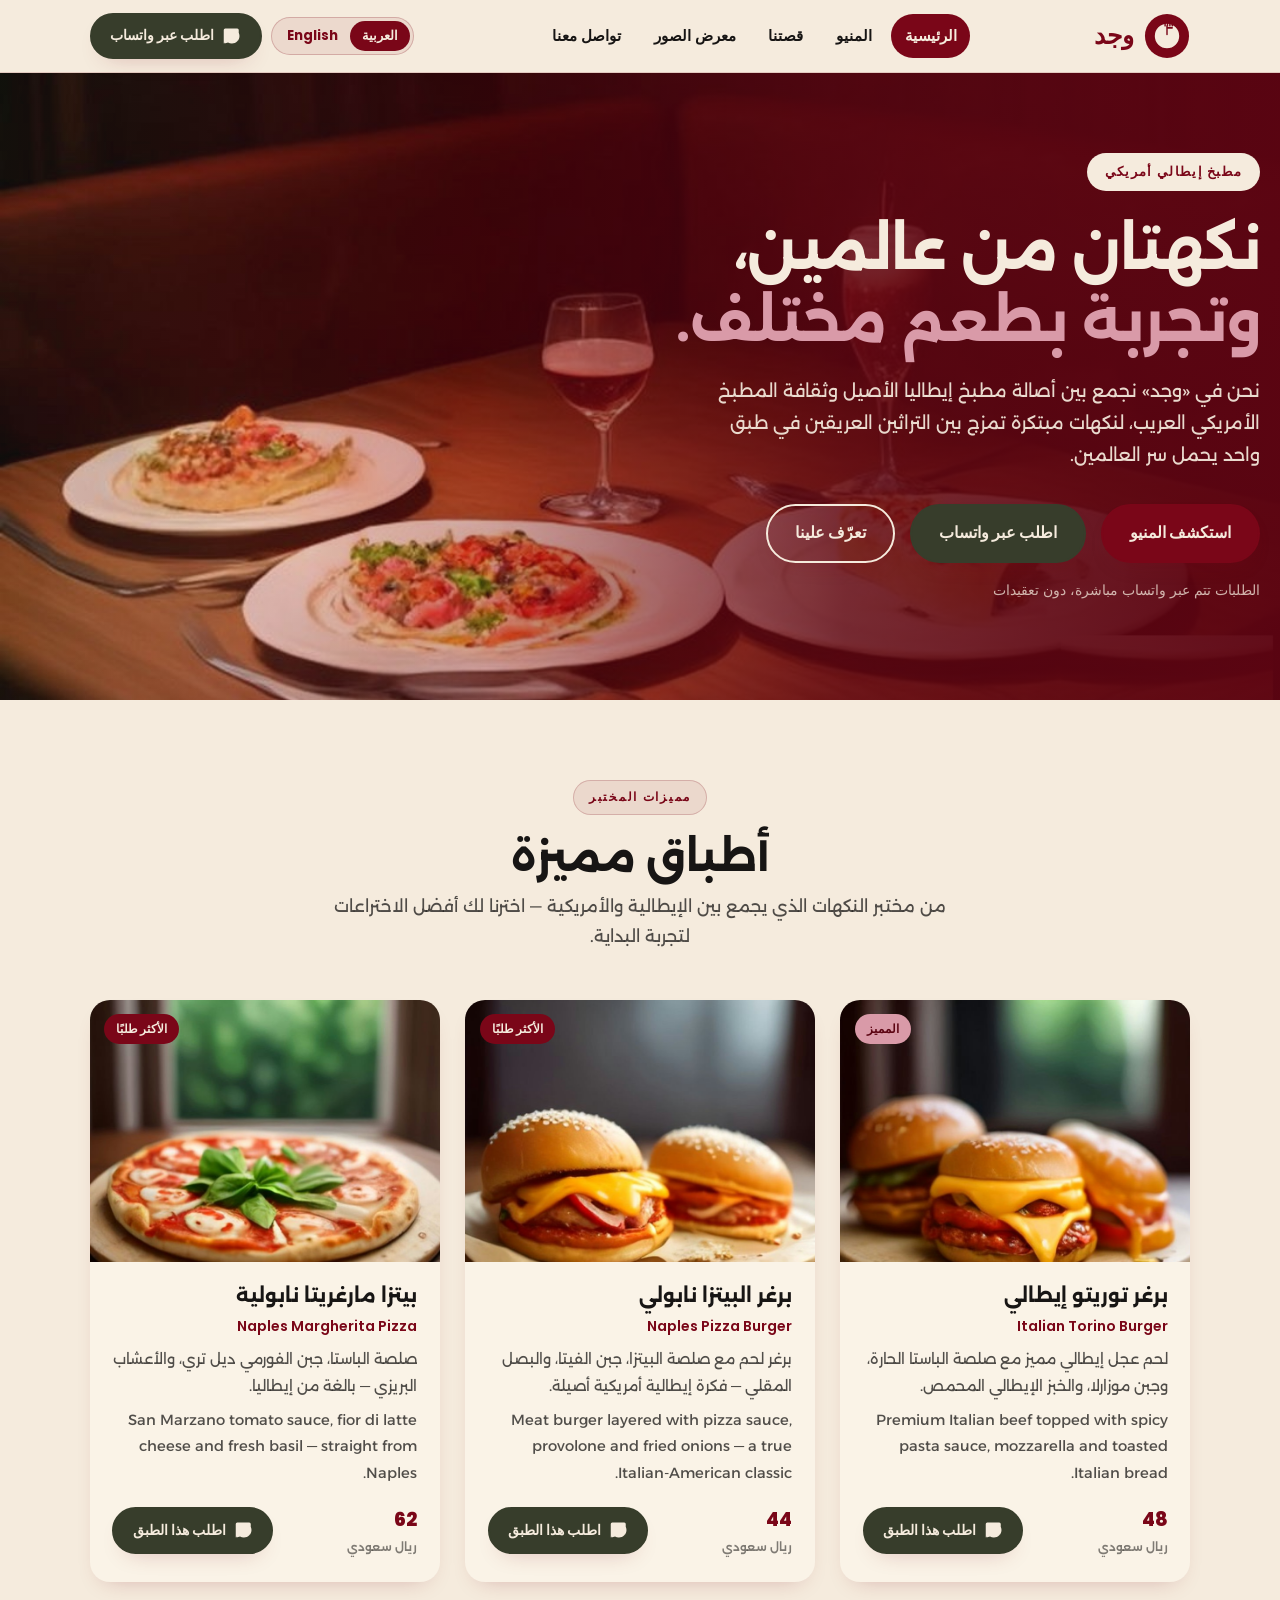
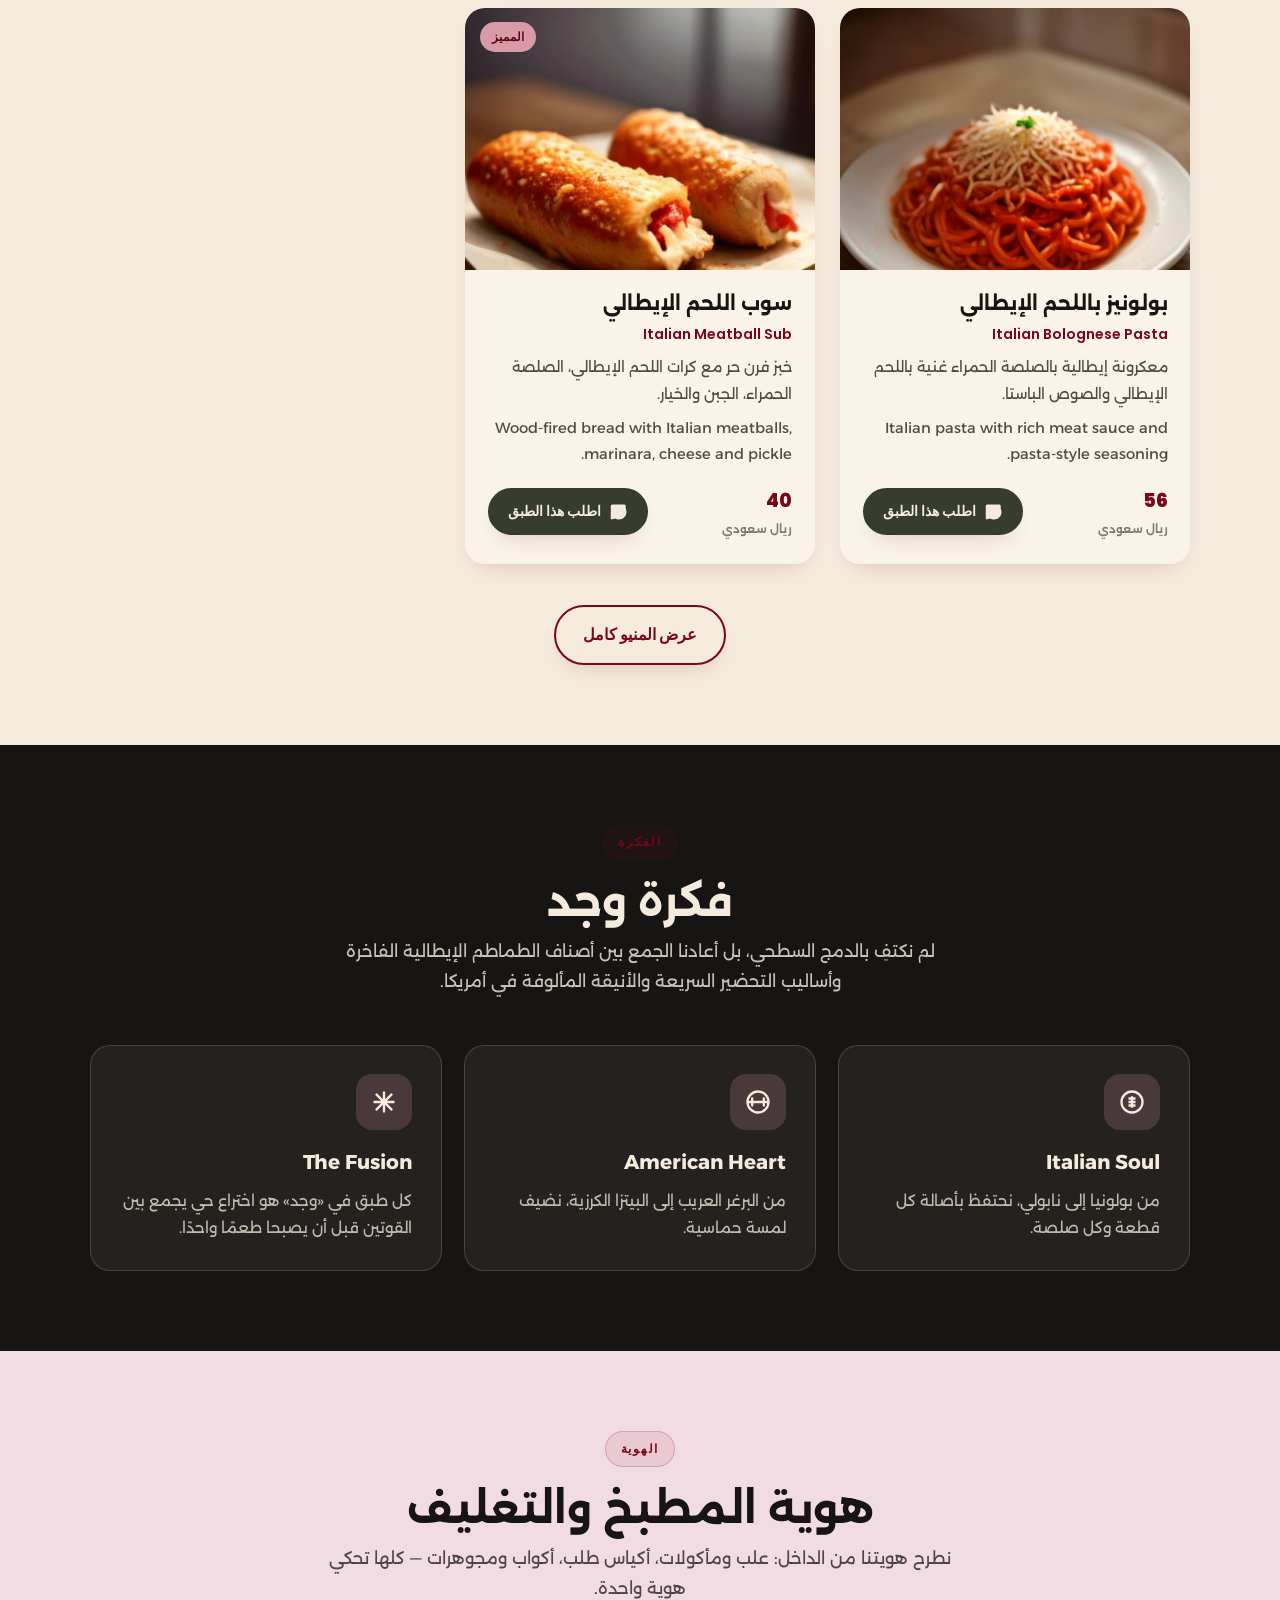
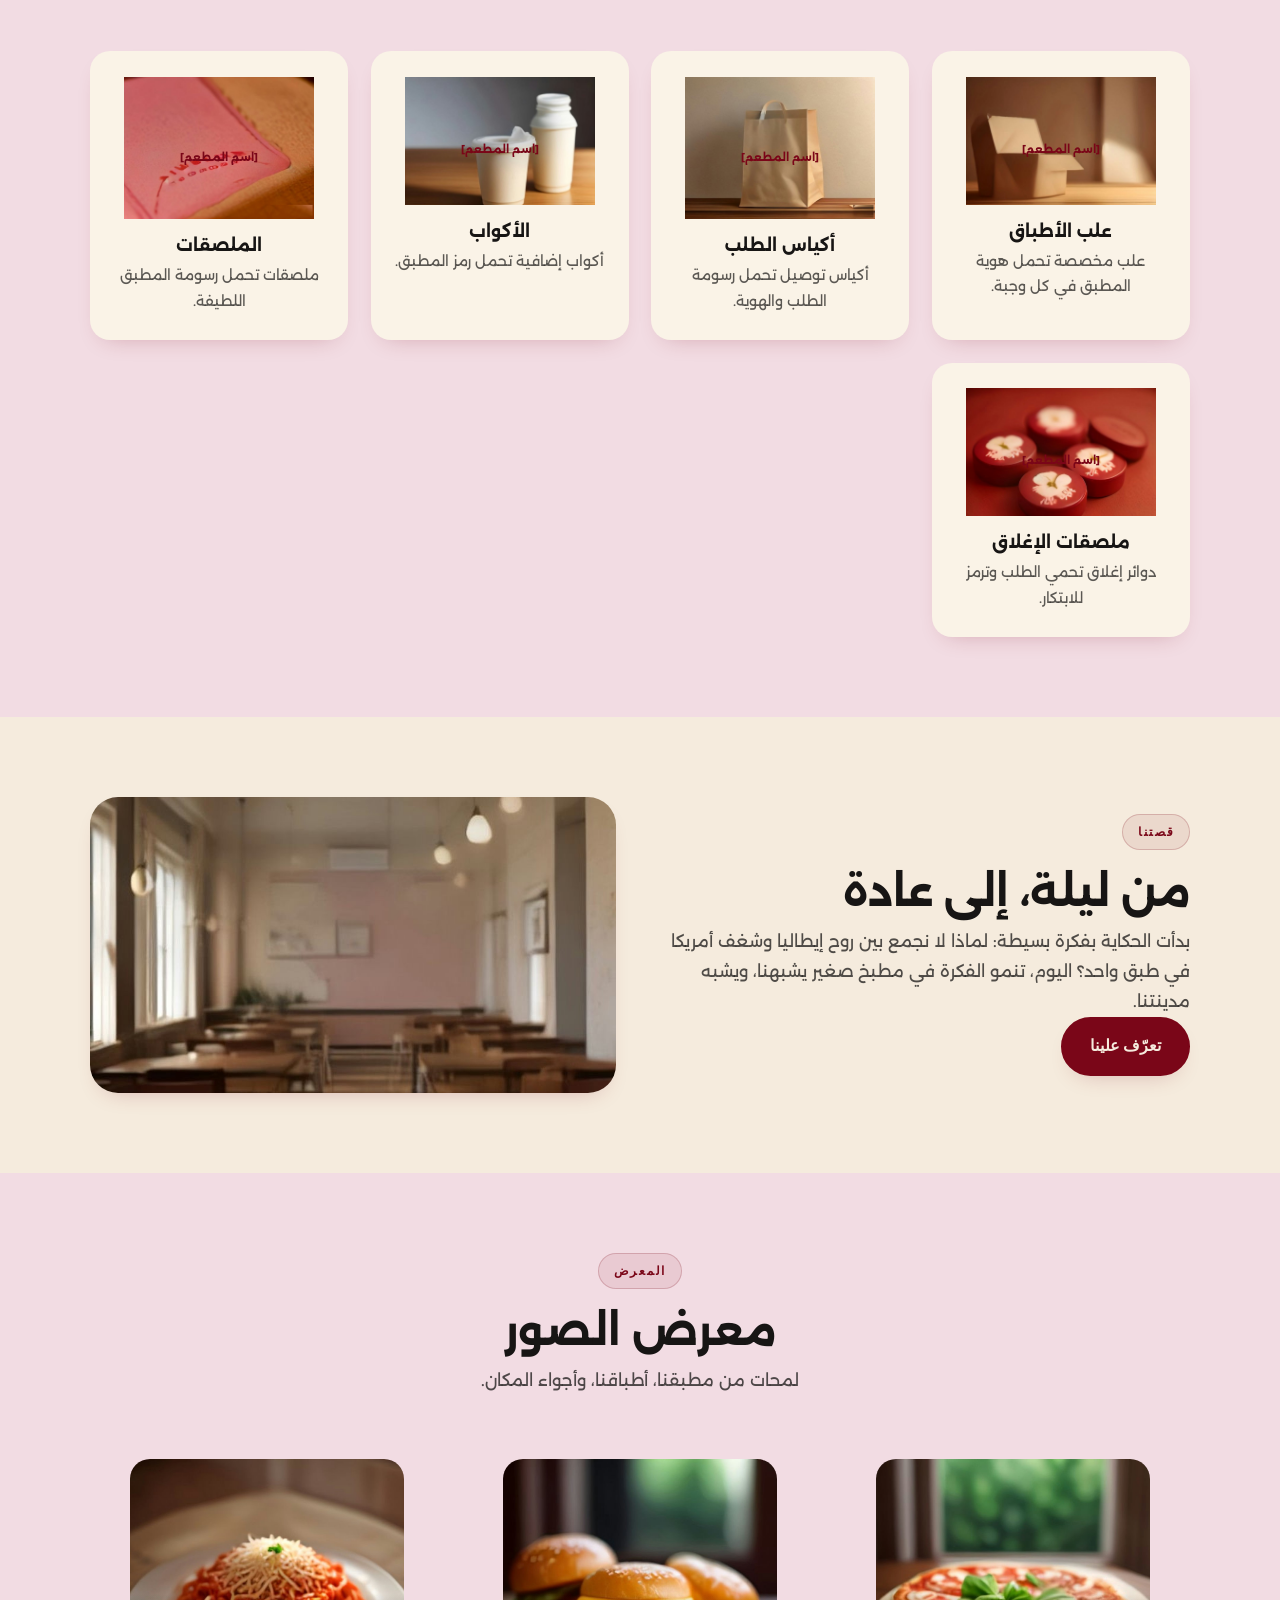
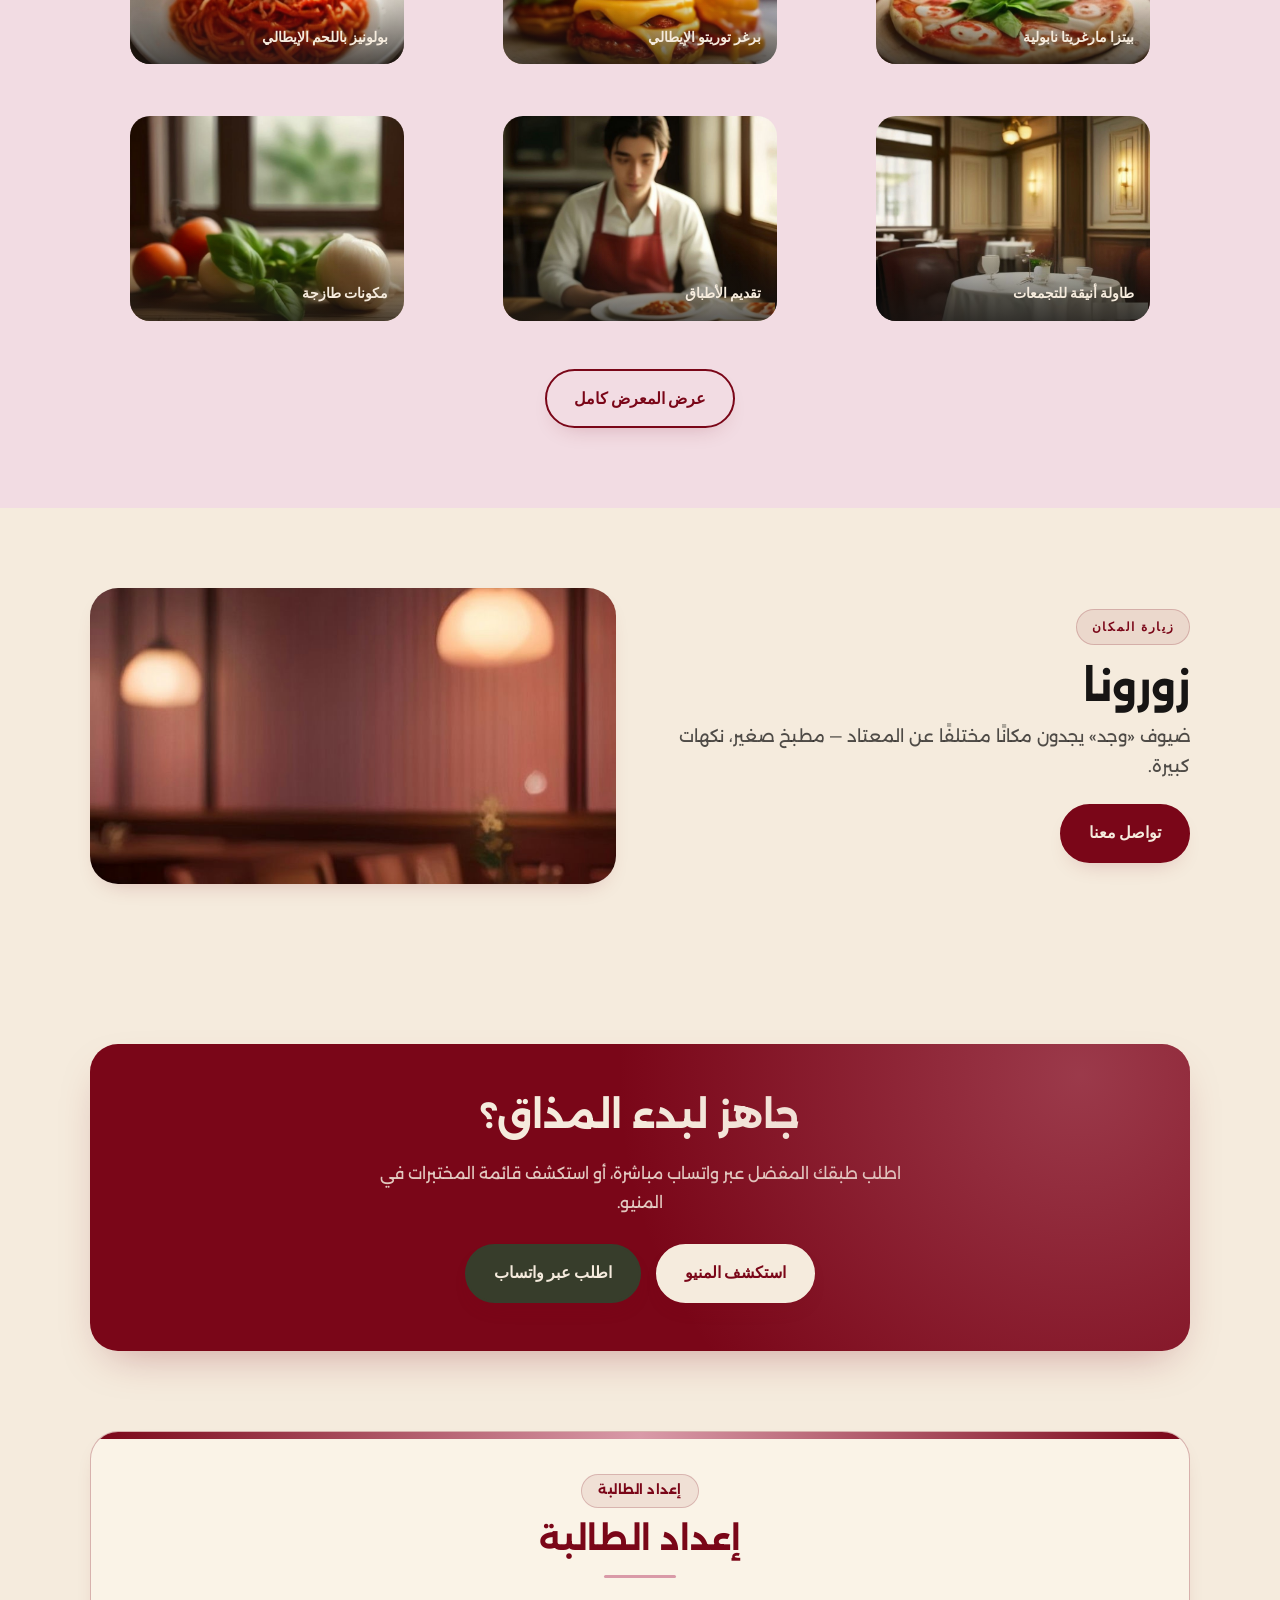
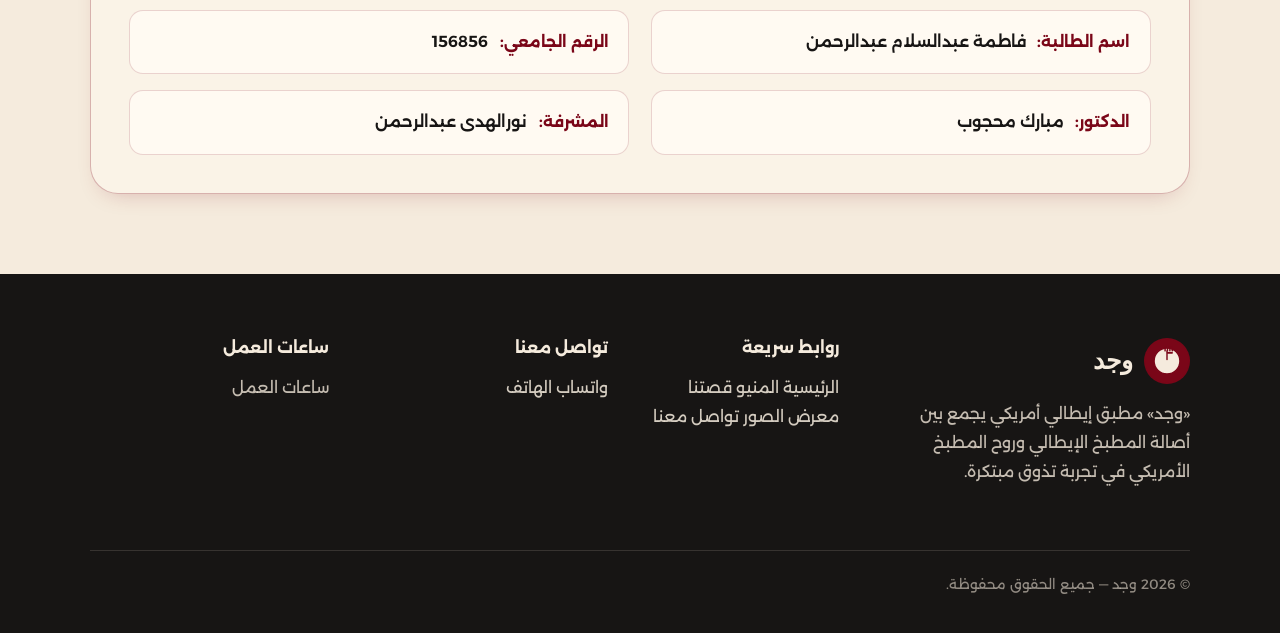
==== commit 5d254c07: "تعديل على التصيمم واضافة صور" ====
--- a/وجد/index.html
+++ b/وجد/index.html
@@ -19,7 +19,11 @@
 
   <main id="siteMain">
     <!-- البطل -->
-    <section class="hero">
+    <section class="hero hero-image">
+      <div class="hero-media">
+        <img src="images/art/hero-scene.jpg" alt="طاولة طعام أنيقة في مطعم وجد تعرض البرغر والبيتزا والباستا مع إضاءة دافئة" width="1400" height="630" fetchpriority="high" decoding="async">
+        <div class="hero-overlay"></div>
+      </div>
       <div class="container hero-inner">
         <div class="hero-copy">
           <span class="hero-badge" data-i18n="home.badge">مطبخ إيطالي أمريكي</span>
@@ -35,19 +39,6 @@
           </div>
           <p class="hero-note" data-i18n="home.heroNote">الطلبات تتم عبر واتساب مباشرة، دون تعقيدات</p>
         </div>
-        <div class="hero-visual" aria-hidden="true">
-          <div class="hero-blob">
-            <img class="hero-plate" src="images/dishes/spaghetti.svg" alt="طبق معكرونة">
-          </div>
-          <div class="float-card float-1">
-            <svg class="fc-icon" viewBox="0 0 24 24" fill="currentColor"><circle cx="12" cy="12" r="9" fill="none" stroke="currentColor" stroke-width="2"/><path d="M12 7v10M9 9h6M9 12h6M9 15h6" stroke="currentColor" stroke-width="2"/></svg>
-            <div><strong data-i18n="home.f1Title">Italian Soul</strong><small data-i18n="home.f1Tag">الروح الإيطالية</small></div>
-          </div>
-          <div class="float-card float-2">
-            <svg class="fc-icon" viewBox="0 0 24 24" fill="currentColor"><circle cx="12" cy="12" r="9" fill="none" stroke="currentColor" stroke-width="2"/><path d="M4 12h16M7 9v6M17 9v6" stroke="currentColor" stroke-width="2"/></svg>
-            <div><strong data-i18n="home.f2Title">American Heart</strong><small data-i18n="home.f2Tag">القلب الأمريكي</small></div>
-          </div>
-        </div>
       </div>
     </section>
 
@@ -110,27 +101,27 @@
         </div>
         <div class="pkg-grid">
           <div class="pkg-card">
-            <img src="images/packaging/box.svg" alt="">
+            <div class="pkg-media"><img src="images/art/packaging-box.jpg" alt="علبة طعام كريمية فارغة تحمل شعار المطعم" width="800" height="540" loading="lazy" decoding="async"><span class="pkg-brand">[اسم المطعم]</span></div>
             <h3 data-i18n="pkg.box">علب الأطباق</h3>
             <p data-i18n="pkg.boxDesc">علب مخصصة تحمل هوية المطبق في كل وجبة.</p>
           </div>
           <div class="pkg-card">
-            <img src="images/packaging/bag.svg" alt="">
+            <div class="pkg-media"><img src="images/art/packaging-bag.jpg" alt="كيس طلبات ورقي بلمسة وردية غبارية تحمل شعار المطعم" width="800" height="540" loading="lazy" decoding="async"><span class="pkg-brand">[اسم المطعم]</span></div>
             <h3 data-i18n="pkg.bag">أكياس الطلب</h3>
             <p data-i18n="pkg.bagDesc">أكياس توصيل تحمل رسومة الطلب والهوية.</p>
           </div>
           <div class="pkg-card">
-            <img src="images/packaging/cup.svg" alt="">
+            <div class="pkg-media"><img src="images/art/packaging-cup.jpg" alt="كوب مشروبات كريمي فارغ بهوية المطعم" width="800" height="540" loading="lazy" decoding="async"><span class="pkg-brand">[اسم المطعم]</span></div>
             <h3 data-i18n="pkg.cup">الأكواب</h3>
             <p data-i18n="pkg.cupDesc">أكواب إضافية تحمل رمز المطبق.</p>
           </div>
           <div class="pkg-card">
-            <img src="images/packaging/sticker.svg" alt="">
+            <div class="pkg-media"><img src="images/art/packaging-sticker.jpg" alt="ملصقات دائرية بلون العنابي والوردي الغباري" width="800" height="540" loading="lazy" decoding="async"><span class="pkg-brand">[اسم المطعم]</span></div>
             <h3 data-i18n="pkg.sticker">الملصقات</h3>
             <p data-i18n="pkg.stickerDesc">ملصقات تحمل رسومة المطبق اللطيفة.</p>
           </div>
           <div class="pkg-card">
-            <img src="images/packaging/closing.svg" alt="">
+            <div class="pkg-media"><img src="images/art/packaging-closing.jpg" alt="ملصقات إغلاق عنابية لحماية طلبات المطعم" width="800" height="540" loading="lazy" decoding="async"><span class="pkg-brand">[اسم المطعم]</span></div>
             <h3 data-i18n="pkg.closing">ملصقات الإغلاق</h3>
             <p data-i18n="pkg.closingDesc">دوائر إغلاق تحمي الطلب وترمز للابتكار.</p>
           </div>
@@ -138,22 +129,57 @@
       </div>
     </section>
 
+    <!-- قصة المطعم -->
+    <section class="section">
+      <div class="container split-2">
+        <div>
+          <span class="section-eyebrow" data-i18n="story.title">قصتنا</span>
+          <h2 class="section-title">من ليلة، إلى عادة</h2>
+          <p class="section-sub">بدأت الحكاية بفكرة بسيطة: لماذا لا نجمع بين روح إيطاليا وشغف أمريكا في طبق واحد؟ اليوم، تنمو الفكرة في مطبخ صغير يشبهنا، ويشبه مدينتنا.</p>
+          <a href="story.html" class="btn" data-i18n="home.heroCtaStory">تعرّف علينا</a>
+        </div>
+        <figure class="story-media">
+          <img src="images/art/interior-modern.jpg" alt="أجواء مطعم وجد العصري بإضاءة دافئة وتفاصيل بلون العنابي والكريمي" width="900" height="608" loading="lazy" decoding="async">
+        </figure>
+      </div>
+    </section>
+
     <!-- معرض صور -->
-    <section class="section">
+    <section class="section section-alt">
       <div class="container">
         <div class="section-head">
           <span class="section-eyebrow" data-i18n="home.galleryEyebrow">المعرض</span>
           <h2 class="section-title" data-i18n="home.galleryTitle">معرض الصور</h2>
-          <p class="section-sub">لمحات من مطبقنا، عرباتنا، وأجواء المطبخ.</p>
+          <p class="section-sub">لمحات من مطبقنا، أطباقنا، وأجواء المكان.</p>
         </div>
         <div class="gallery-grid">
-          <figure class="gallery-item"><img src="images/dishes/pizza.svg" alt="بيتزا"><figcaption class="gallery-caption" data-i18n="menu.title">بيتزا</figcaption></figure>
-          ...
-        </div>
-      </div>
-    </section>
-
-    <!-- الدعوة -->
+          <figure class="gallery-item"><img src="images/art/pizza-margherita.jpg" alt="بيتزا مارغريتا نابولية بقشرة محمصة وجبن ذائب" width="900" height="608" loading="lazy" decoding="async"><figcaption class="gallery-caption">بيتزا مارغريتا نابولية</figcaption></figure>
+          <figure class="gallery-item"><img src="images/art/burger-torino.jpg" alt="برغر توريتو الإيطالي بطبقات اللحم والجبن والخس" width="900" height="608" loading="lazy" decoding="async"><figcaption class="gallery-caption">برغر توريتو الإيطالي</figcaption></figure>
+          <figure class="gallery-item"><img src="images/art/pasta-bolognese.jpg" alt="بولونيز باللحم الإيطالي مع الجبن المبشور" width="900" height="608" loading="lazy" decoding="async"><figcaption class="gallery-caption">بولونيز باللحم الإيطالي</figcaption></figure>
+          <figure class="gallery-item"><img src="images/art/table-elegant.jpg" alt="طاولة أنيقة مجهزة للتجمعات في المطعم" width="900" height="608" loading="lazy" decoding="async"><figcaption class="gallery-caption">طاولة أنيقة للتجمعات</figcaption></figure>
+          <figure class="gallery-item"><img src="images/art/dish-serving.jpg" alt="تقديم الأطباق على طاولة المطعم" width="900" height="608" loading="lazy" decoding="async"><figcaption class="gallery-caption">تقديم الأطباق</figcaption></figure>
+          <figure class="gallery-item"><img src="images/art/ingredients-closeup.jpg" alt="مكونات طازجة من الطماطم والريحان والموزاريلا" width="900" height="608" loading="lazy" decoding="async"><figcaption class="gallery-caption">مكونات طازجة</figcaption></figure>
+        </div>
+        <div class="text-center" style="margin-top: 2rem;"><a href="gallery.html" class="btn btn-outline">عرض المعرض كامل</a></div>
+      </div>
+    </section>
+
+    <!-- زيارة المكان -->
+    <section class="section">
+      <div class="container split-2">
+        <div>
+          <span class="section-eyebrow" data-i18n="home.visitEyebrow">زيارة المكان</span>
+          <h2 class="section-title" data-i18n="home.visitTitle">زورونا</h2>
+          <p class="section-sub" style="margin-bottom: 1.4rem;" data-i18n="home.visitSub">ضيوف «وجد» يجدون مكانًا مختلفًا عن المعتاد — مطبخ صغير، نكهات كبيرة.</p>
+          <a href="contact.html" class="btn" data-i18n="nav.contact">تواصل معنا</a>
+        </div>
+        <figure class="story-media">
+          <img src="images/art/decor-lights.jpg" alt="تفاصيل الإضاءة الدافئة في مطعم وجد" width="900" height="608" loading="lazy" decoding="async">
+        </figure>
+      </div>
+    </section>
+
+    <!-- الدعوة للطلب -->
     <section class="section">
       <div class="container">
         <div class="cta-banner">
@@ -166,225 +192,31 @@
         </div>
       </div>
     </section>
+
+    <!-- بيانات الطالبة -->
+    <section class="student-section" dir="rtl" aria-labelledby="studentTitle">
+      <div class="container">
+        <div class="student-card">
+          <div class="student-head">
+            <span class="student-eyebrow">إعداد الطالبة</span>
+            <h2 class="student-title" id="studentTitle">إعداد الطالبة</h2>
+            <span class="student-rule" aria-hidden="true"></span>
+          </div>
+          <div class="student-grid">
+            <div class="student-row"><span class="student-label">اسم الطالبة:</span><span class="student-value">فاطمة عبدالسلام عبدالرحمن</span></div>
+            <div class="student-row"><span class="student-label">الرقم الجامعي:</span><span class="student-value">156856</span></div>
+            <div class="student-row"><span class="student-label">الدكتور:</span><span class="student-value">مبارك محجوب</span></div>
+            <div class="student-row"><span class="student-label">المشرفة:</span><span class="student-value">نورالهدى عبدالرحمن</span></div>
+          </div>
+        </div>
+      </div>
+    </section>
   </main>
 
   <footer id="siteFooter"></footer>
 
   <script src="js/config.js"></script>
-  <script src="js/data.js"></script>
   <script src="js/i18n.js"></script>
   <script src="js/app.js"></script>
 </body>
 </html>
-```
-
-Gallery on home: I'll do 6 items with dish images. Let me write gallery items with captions via keys? Captions: I referenced data-i18n="menu.title" which is wrong. Let me give gallery captions their own treatment: use dish names? Simplest: caption via data-i18n keys like 'gallery.item1'? Too many.
-
-Alternative: gallery captions static Arabic text (they're placeholders). Since content is demo anyway, static captions are acceptable. But better bilingual... I'll use static Arabic captions for gallery items (e.g., 'بيتزا مارغريتا'). Fine for demo; swapping later is easy.
-
-Actually, to keep i18n completeness, gallery caption elements can just have static text — acceptable.
-
-Now write the full index.html.</think>الآن سأكتب الصفحة الرئيسية بالكامل:<tool_call>write<arg_key>content</arg_key><arg_value><!DOCTYPE html>
-<html lang="ar" dir="rtl">
-<head>
-  <meta charset="UTF-8">
-  <meta name="viewport" content="width=device-width, initial-scale=1.0">
-  <title data-i18n="site.title">وجد | مطبخ إيطالي أمريكي</title>
-  <meta name="description" data-i18n="site.description" content="مطبق إيطالي أمريكي يجمع بين أصالة المطبخ الإيطالي العريق وروح المطبخ الأمريكي العريب من خلال وصفات مبتكرة.">
-  <meta property="og:title" content="وجد | مطبخ إيطالي أمريكي">
-  <meta property="og:description" content="نكهتان من عالمين، وتجربة بطعم مختلف.">
-  <meta property="og:type" content="restaurant">
-  <link rel="icon" href="images/favicon.svg" type="image/svg+xml">
-  <link rel="preconnect" href="https://fonts.googleapis.com">
-  <link rel="preconnect" href="https://fonts.gstatic.com" crossorigin>
-  <link href="https://fonts.googleapis.com/css2?family=Alexandria:wght@400;700;800&family=IBM+Plex+Sans+Arabic:wght@400;500;600&family=Poppins:wght@500;600;700;800&display=swap" rel="stylesheet">
-  <link rel="stylesheet" href="css/style.css">
-</head>
-<body>
-  <header id="siteHeader"></header>
-
-  <main id="siteMain">
-    <!-- البطل -->
-    <section class="hero">
-      <div class="container hero-inner">
-        <div class="hero-copy">
-          <span class="hero-badge" data-i18n="home.badge">مطبخ إيطالي أمريكي</span>
-          <h1 class="hero-title">
-            <span data-i18n="home.heroLead">نكهتان من عالمين،</span><br>
-            <span class="accent" data-i18n="home.heroMain">وتجربة بطعم مختلف.</span>
-          </h1>
-          <p class="hero-sub" data-i18n="home.heroSub">نحن في «وجد» نجمع بين أصالة مطبخ إيطاليا الأصيل وثقافة المطبخ الأمريكي العريب، لنكهات مبتكرة تمزج بين التراثين العريقين في طبق واحد يحمل سر العالمين.</p>
-          <div class="hero-cta-row">
-            <a href="menu.html" class="btn" data-i18n="home.heroCtaMenu">استكشف المنيو</a>
-            <a href="#" class="btn btn-whatsapp" data-wa-generic data-i18n="home.heroCtaOrder">اطلب عبر واتساب</a>
-            <a href="story.html" class="btn btn-outline" data-i18n="home.heroCtaStory">تعرّف علينا</a>
-          </div>
-          <p class="hero-note" data-i18n="home.heroNote">الطلبات تتم عبر واتساب مباشرة، دون تعقيدات</p>
-        </div>
-        <div class="hero-visual" aria-hidden="true">
-          <div class="hero-blob">
-            <img class="hero-plate" src="images/dishes/spaghetti.svg" alt="طبق معكرونة">
-          </div>
-          <div class="float-card float-1">
-            <svg class="fc-icon" viewBox="0 0 24 24" fill="currentColor"><circle cx="12" cy="12" r="9" fill="none" stroke="currentColor" stroke-width="2"/><path d="M12 7v10M9 9h6M9 12h6M9 15h6" stroke="currentColor" stroke-width="2"/></svg>
-            <div><strong data-i18n="home.f1Title">Italian Soul</strong><small data-i18n="home.f1Tag">الروح الإيطالية</small></div>
-          </div>
-          <div class="float-card float-2">
-            <svg class="fc-icon" viewBox="0 0 24 24" fill="currentColor"><circle cx="12" cy="12" r="9" fill="none" stroke="currentColor" stroke-width="2"/><path d="M4 12h16M7 9v6M17 9v6" stroke="currentColor" stroke-width="2"/></svg>
-            <div><strong data-i18n="home.f2Title">American Heart</strong><small data-i18n="home.f2Tag">القلب الأمريكي</small></div>
-          </div>
-        </div>
-      </div>
-    </section>
-
-    <!-- الأطباق المميزة -->
-    <section class="section">
-      <div class="container">
-        <div class="section-head">
-          <span class="section-eyebrow" data-i18n="home.featuredEyebrow">مميزات المختبر</span>
-          <h2 class="section-title" data-i18n="home.featuredTitle">أطباق مميزة</h2>
-          <p class="section-sub" data-i18n="home.featuredSub">من مختبر النكهات الذي يجمع بين الإيطالية والأمريكية — اخترنا لك أفضل الاختراعات لتجربة البداية.</p>
-        </div>
-        <div class="dish-grid" id="featuredGrid"></div>
-        <div class="text-center" style="margin-top: 2.6rem;">
-          <a href="menu.html" class="btn btn-outline" data-i18n="home.viewMenu">عرض المنيو كامل</a>
-        </div>
-      </div>
-    </section>
-
-    <!-- فكرة المزيج -->
-    <section class="section section-dark">
-      <div class="container">
-        <div class="section-head">
-          <span class="section-eyebrow" data-i18n="home.fusionEyebrow">الفكرة</span>
-          <h2 class="section-title" data-i18n="home.fusionTitle">فكرة وجد</h2>
-          <p class="section-sub" data-i18n="home.fusionSub">لم نكتفِ بالدمج السطحي، بل أعادنا الجمع بين أصناف الطماطم الإيطالية الفاخرة وأساليب التحضير السريعة والأنيقة المألوفة في أمريكا.</p>
-        </div>
-        <div class="fusion-grid">
-          <div class="fusion-card">
-            <div class="fusion-icon">
-              <svg viewBox="0 0 24 24" fill="none" stroke="currentColor" stroke-width="2"><circle cx="12" cy="12" r="9"/><path d="M12 7v10M9 9h6M9 12h6M9 15h6"/></svg>
-            </div>
-            <h3 data-i18n="home.f1Title">Italian Soul</h3>
-            <p data-i18n="home.f1Text">من بولونيا إلى نابولي، نحتفظ بأصالة كل قطعة وكل صلصة.</p>
-          </div>
-          <div class="fusion-card">
-            <div class="fusion-icon">
-              <svg viewBox="0 0 24 24" fill="none" stroke="currentColor" stroke-width="2"><circle cx="12" cy="12" r="9"/><path d="M4 12h16M7 9v6M17 9v6" stroke-linecap="round"/></svg>
-            </div>
-            <h3 data-i18n="home.f2Title">American Heart</h3>
-            <p data-i18n="home.f2Text">من البرغر العريب إلى البيتزا الكرزية، نضيف لمسة حماسية.</p>
-          </div>
-          <div class="fusion-card">
-            <div class="fusion-icon">
-              <svg viewBox="0 0 24 24" fill="none" stroke="currentColor" stroke-width="2"><path d="M12 3v18M3 12h18M5 5l14 14M19 5L5 19"/></svg>
-            </div>
-            <h3 data-i18n="home.f3Title">The Fusion</h3>
-            <p data-i18n="home.f3Text">كل طبق في «وجد» هو اختراع حي يجمع بين القوتين قبل أن يصبحا طعمًا واحدًا.</p>
-          </div>
-        </div>
-      </div>
-    </section>
-
-    <!-- الهوية والتغليف -->
-    <section class="section section-alt">
-      <div class="container">
-        <div class="section-head">
-          <span class="section-eyebrow" data-i18n="home.identityEyebrow">الهوية</span>
-          <h2 class="section-title" data-i18n="home.identityTitle">هوية المطبخ والتغليف</h2>
-          <p class="section-sub" data-i18n="home.identitySub">نطرح هويتنا من الداخل: علب ومأكولات، أكياس طلب، أكواب ومجوهرات — كلها تحكي هوية واحدة.</p>
-        </div>
-        <div class="pkg-grid">
-          <div class="pkg-card">
-            <img src="images/packaging/box.svg" alt="">
-            <h3 data-i18n="pkg.box">علب الأطباق</h3>
-            <p data-i18n="pkg.boxDesc">علب مخصصة تحمل هوية المطبق في كل وجبة.</p>
-          </div>
-          <div class="pkg-card">
-            <img src="images/packaging/bag.svg" alt="">
-            <h3 data-i18n="pkg.bag">أكياس الطلب</h3>
-            <p data-i18n="pkg.bagDesc">أكياس توصيل تحمل رسومة الطلب والهوية.</p>
-          </div>
-          <div class="pkg-card">
-            <img src="images/packaging/cup.svg" alt="">
-            <h3 data-i18n="pkg.cup">الأكواب</h3>
-            <p data-i18n="pkg.cupDesc">أكواب إضافية تحمل رمز المطبق.</p>
-          </div>
-          <div class="pkg-card">
-            <img src="images/packaging/sticker.svg" alt="">
-            <h3 data-i18n="pkg.sticker">الملصقات</h3>
-            <p data-i18n="pkg.stickerDesc">ملصقات تحمل رسومة المطبق اللطيفة.</p>
-          </div>
-          <div class="pkg-card">
-            <img src="images/packaging/closing.svg" alt="">
-            <h3 data-i18n="pkg.closing">ملصقات الإغلاق</h3>
-            <p data-i18n="pkg.closingDesc">دوائر إغلاق تحمي الطلب وترمز للابتكار.</p>
-          </div>
-        </div>
-      </div>
-    </section>
-
-    <!-- معرض صور -->
-    <section class="section">
-      <div class="container">
-        <div class="section-head">
-          <span class="section-eyebrow" data-i18n="home.galleryEyebrow">المعرض</span>
-          <h2 class="section-title" data-i18n="home.galleryTitle">معرض الصور</h2>
-          <p class="section-sub">لمحات من مطبقنا، عرباتنا، وأجواء المطبخ.</p>
-        </div>
-        <div class="gallery-grid">
-          <figure class="gallery-item"><img src="images/dishes/pizza.svg" alt=""><figcaption class="gallery-caption">بيتزا نابولية</figcaption></figure>
-          <figure class="gallery-item"><img src="images/dishes/burger.svg" alt=""><figcaption class="gallery-caption">برغر نابولي</figcaption></figure>
-          <figure class="gallery-item"><img src="images/dishes/pasta.svg" alt=""><figcaption class="gallery-caption">بولونيز إيطالي</figcaption></figure>
-          <figure class="gallery-item"><img src="images/dishes/arancini.svg" alt=""><figcaption class="gallery-caption">كرات الباستا</figcaption></figure>
-          <figure class="gallery-item"><img src="images/dishes/tiramisu.svg" alt=""><figcaption class="gallery-caption">تارتا الإيطالية</figcaption></figure>
-          <figure class="gallery-item"><img src="images/dishes/drink.svg" alt=""><figcaption class="gallery-caption">إسبريسو إيطالي</figcaption></figure>
-        </div>
-      </div>
-    </section>
-
-    <!-- التواصل والزيارة -->
-    <section class="section">
-      <div class="container">
-        <div class="split-2">
-          <div>
-            <span class="section-eyebrow" data-i18n="home.visitEyebrow">زيارة المكان</span>
-            <h2 class="section-title" data-i18n="home.visitTitle">زورونا</h2>
-            <p class="section-sub" style="margin-bottom: 1.4rem;" data-i18n="home.visitSub">ضيوف «وجد» يجدون مكانًا مختلفًا عن المعتاد — مطبخ صغير، نكهات كبيرة.</p>
-            <p class="muted">معلومات العنوان والساعات ستحدد عند توفيرها.</p>
-            <a href="contact.html" class="btn" data-i18n="nav.contact" style="margin-top: 1rem;">تواصل معنا</a>
-          </div>
-          <div style="background: var(--cream-soft); border: 1px solid var(--border); border-radius: 28px; padding: 2rem;">
-            <img src="images/interior.svg" alt="" style="width: 100%; border-radius: 18px;">
-            <div class="cta-actions" style="margin-top: 1.4rem;">
-              <a href="#" class="btn btn-whatsapp btn-sm" data-wa-generic data-i18n="home.heroCtaOrder">اطلب عبر واتساب</a>
-              <a href="menu.html" class="btn btn-outline btn-sm" data-i18n="home.viewMenu">عرض المنيو كامل</a>
-            </div>
-          </div>
-        </div>
-      </div>
-    </section>
-
-    <!-- الدعوة للطلب -->
-    <section class="section">
-      <div class="container">
-        <div class="cta-banner">
-          <h2 data-i18n="home.ctaTitle">جاهز لبدء المذاق؟</h2>
-          <p data-i18n="home.ctaSub">اطلب طبقك المفضل عبر واتساب مباشرة، أو استكشف قائمة المختبرات في المنيو.</p>
-          <div class="cta-actions">
-            <a href="menu.html" class="btn btn-cream" data-i18n="home.heroCtaMenu">استكشف المنيو</a>
-            <a href="#" class="btn btn-whatsapp" data-wa-generic data-i18n="home.heroCtaOrder">اطلب عبر واتساب</a>
-          </div>
-        </div>
-      </div>
-    </section>
-  </main>
-
-  <footer id="siteFooter"></footer>
-
-  <script src="js/config.js"></script>
-  <script src="js/data.js"></script>
-  <script src="js/i18n.js"></script>
-  <script src="js/app.js"></script>
-</body>
-</html>
--- a/وجد/css/style.css
+++ b/وجد/css/style.css
@@ -446,6 +446,112 @@
   .header-actions .btn-whatsapp .btn-label { display: none; }
 }
 
+/* ---------- البطل المصور ---------- */
+.hero-image { position: relative; display: flex; align-items: center; min-height: 540px; padding: 5rem 0; overflow: hidden; background: var(--burgundy); }
+.hero-media { position: absolute; inset: 0; z-index: 0; }
+.hero-media img { width: 100%; height: 100%; object-fit: cover; object-position: left center; }
+.hero-overlay {
+  position: absolute;
+  inset: 0;
+  background: linear-gradient(270deg, rgba(92, 4, 18, .96) 0%, rgba(92, 4, 18, .82) 34%, rgba(122, 6, 24, .35) 62%, rgba(245, 235, 221, .05) 100%);
+}
+.hero-image .container { position: relative; z-index: 1; }
+.hero-image .hero-inner { display: block; max-width: 720px; margin-inline-end: auto; margin-inline-start: 0; }
+.hero-image .hero-badge { background: var(--cream); color: var(--burgundy); }
+.hero-image .hero-title, .hero-image .hero-sub, .hero-image .hero-note { color: var(--cream); }
+.hero-image .hero-title .accent { color: var(--pink); }
+.hero-image .hero-sub { color: rgba(245, 235, 221, .92); }
+.hero-image .hero-note { color: rgba(245, 235, 221, .75); }
+.hero-image .btn-outline { color: var(--cream); border-color: var(--cream); }
+.hero-image .btn-outline:hover { background: var(--cream); color: var(--burgundy); }
+
+/* ---------- صور الأقسام ---------- */
+.story-media { margin: 0; border-radius: 28px; overflow: hidden; border: 1px solid var(--border); box-shadow: var(--shadow-sm); background: var(--cream-soft); }
+.story-media img { width: 100%; height: 100%; object-fit: cover; aspect-ratio: 16 / 9; }
+.pkg-card img { width: 100%; height: auto; }
+
+/* ---------- مساحة شعار التغليف ---------- */
+.pkg-media { position: relative; width: 100%; max-width: 190px; margin: 0 auto 1rem; }
+.pkg-media img { margin: 0; }
+.pkg-brand {
+  position: absolute;
+  top: 57%;
+  left: 50%;
+  transform: translate(-50%, -50%);
+  font-family: var(--font-ar);
+  font-size: .68rem;
+  font-weight: 700;
+  color: var(--burgundy);
+  white-space: nowrap;
+  pointer-events: none;
+}
+
+/* ---------- قسم بيانات الطالبة ---------- */
+.student-section { padding: 0 0 5rem; background: var(--cream); }
+.student-card {
+  position: relative;
+  overflow: hidden;
+  background: var(--cream-soft);
+  border: 1px solid rgba(122, 6, 24, .28);
+  border-radius: 28px;
+  padding: 2.6rem 2.4rem 2.4rem;
+  box-shadow: var(--shadow-sm);
+  text-align: right;
+}
+.student-card::before {
+  content: '';
+  position: absolute;
+  top: 0; left: 0; right: 0;
+  height: 7px;
+  background: linear-gradient(90deg, var(--burgundy), var(--pink), var(--burgundy));
+}
+.student-head { text-align: center; margin-bottom: 2rem; }
+.student-eyebrow {
+  display: inline-block;
+  font-family: var(--font-ar);
+  font-size: .78rem;
+  font-weight: 700;
+  letter-spacing: .04em;
+  color: var(--burgundy);
+  background: rgba(122, 6, 24, .08);
+  border: 1px solid rgba(122, 6, 24, .2);
+  padding: .3rem 1rem;
+  border-radius: 999px;
+  margin-bottom: .7rem;
+}
+.student-title { font-size: clamp(1.5rem, 3vw, 2rem); color: var(--burgundy); margin: 0; }
+.student-rule { display: block; width: 72px; height: 3px; border-radius: 3px; background: var(--pink); margin: 1rem auto 0; }
+.student-grid { display: grid; grid-template-columns: repeat(2, minmax(0, 1fr)); gap: 1rem 1.4rem; }
+.student-row {
+  display: flex;
+  align-items: baseline;
+  gap: .7rem;
+  flex-wrap: wrap;
+  background: #FFFAF2;
+  border: 1px solid rgba(122, 6, 24, .16);
+  border-radius: var(--radius-sm);
+  padding: 1rem 1.2rem;
+}
+.student-label { color: var(--burgundy); font-weight: 700; font-size: .95rem; white-space: nowrap; }
+.student-value { color: var(--ink); font-weight: 600; font-size: 1rem; line-height: 1.9; }
+html[lang="en"] .student-card, html[lang="en"] .student-label, html[lang="en"] .student-value, html[lang="en"] .student-title, html[lang="en"] .student-eyebrow { font-family: var(--font-ar); }
+
+@media (max-width: 900px) {
+  .hero-image { min-height: 500px; padding: 3.5rem 0; }
+  .hero-image .hero-overlay { background: linear-gradient(270deg, rgba(92, 4, 18, .95) 0%, rgba(92, 4, 18, .8) 55%, rgba(92, 4, 18, .35) 100%); }
+  .hero-image .hero-inner { max-width: 100%; }
+}
+@media (max-width: 640px) {
+  .hero-image { min-height: 560px; text-align: center; }
+  .hero-image .hero-cta-row { justify-content: center; }
+  .hero-image .hero-sub { margin-inline: auto; }
+  .hero-image .hero-overlay { background: rgba(92, 4, 18, .78); }
+  .student-section { padding-bottom: 3.5rem; }
+  .student-card { padding: 2rem 1.2rem 1.6rem; border-radius: 22px; }
+  .student-grid { grid-template-columns: 1fr; gap: .8rem; }
+  .student-row { padding: .85rem 1rem; }
+}
+
 /* ---------- تحسينات ---------- */
 @media (prefers-reduced-motion: reduce) {
   * { transition: none !important; animation: none !important; }
